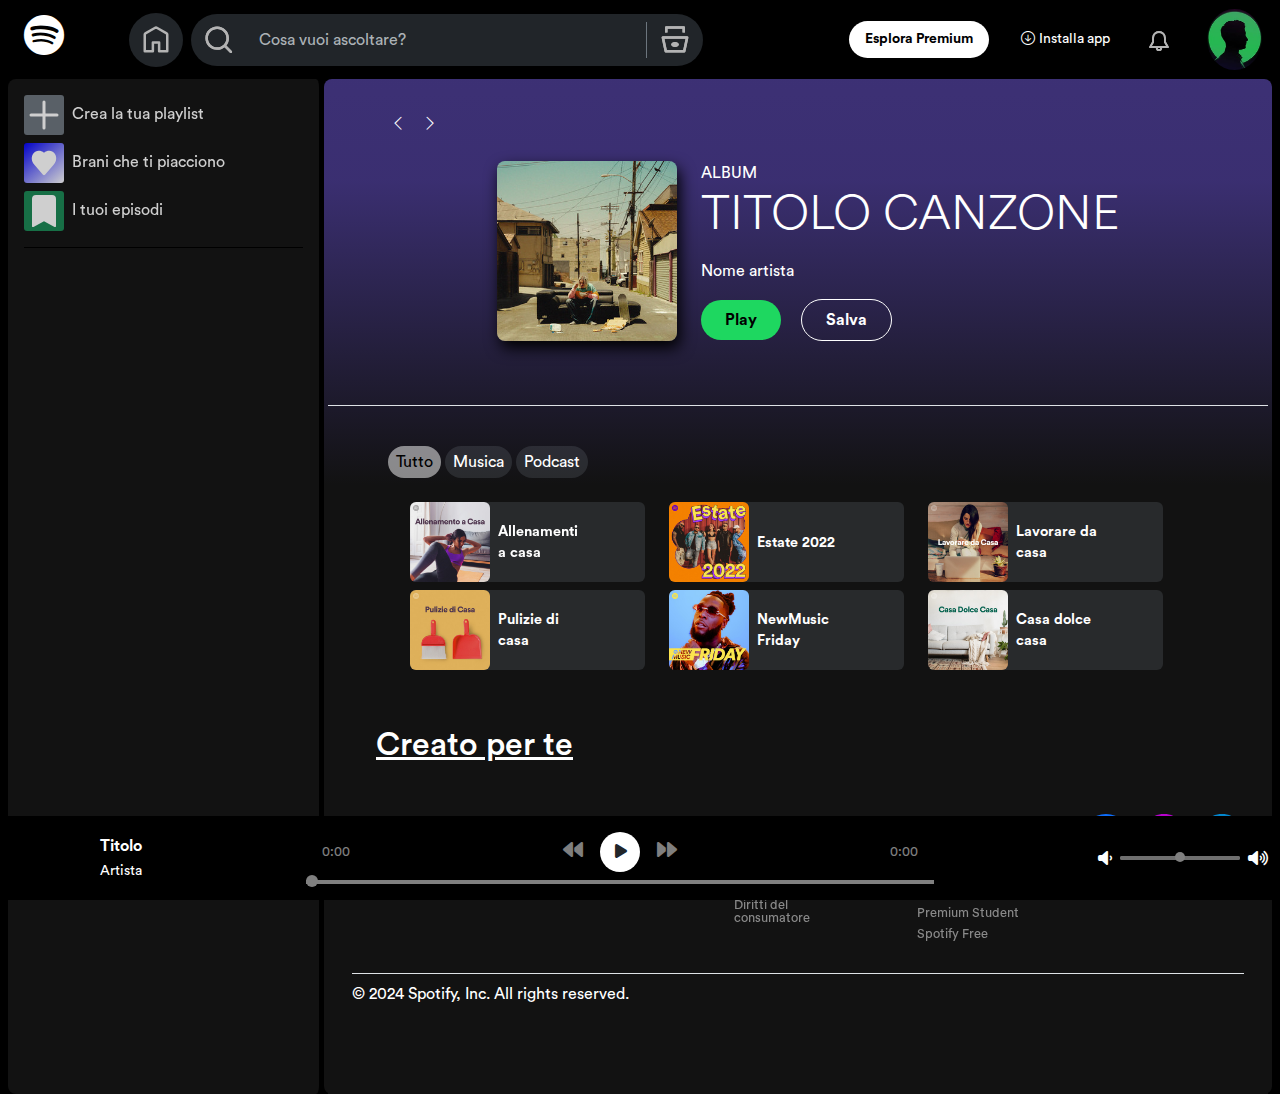
==== Index.html @ 3682a723 "Merge branch 'Francesca' into Camilla" ====
<!DOCTYPE html>
<html lang="It">
  <head>
    <meta charset="UTF-8" />
    <meta name="viewport" content="width=device-width, initial-scale=1.0" />
    <title>Spotify</title>
    <link
      rel="stylesheet"
      href="https://cdnjs.cloudflare.com/ajax/libs/font-awesome/6.6.0/css/all.min.css"
    />
    <link rel="stylesheet" href="assets/css/circular-font.css" />
    <link
      href="https://cdn.jsdelivr.net/npm/bootstrap@5.3.3/dist/css/bootstrap.min.css"
      rel="stylesheet"
      integrity="sha384-QWTKZyjpPEjISv5WaRU9OFeRpok6YctnYmDr5pNlyT2bRjXh0JMhjY6hW+ALEwIH"
      crossorigin="anonymous"
    />
    <link
      rel="stylesheet"
      href="https://cdn.jsdelivr.net/npm/bootstrap-icons@1.11.3/font/bootstrap-icons.min.css"
    />
    <link rel="stylesheet" href="assets/css/style.css" />
  </head>
  <body>
    <header class="position-sticky top-0 z-2">
      <nav class="navbar navbar-expand bg-black" data-bs-theme="dark">
        <div class="container-fluid justify-content-xxl-between">
          <div class="row w-100 m-0 justify-content-between">
            <div class="col-1 col-xxl-3">
              <a class="navbar-brand" href="index.html"
                ><i class="bi bi-spotify text-white fs-1"></i
              ></a>
            </div>
            <div class="d-flex col-7 col-xxl-5">
              <ul class="navbar-nav w-100">
                <li
                  class="nav-item align-self-center bg-dark p-1 rounded-circle me-2"
                >
                  <a
                    class="nav-link text-secondary"
                    aria-current="page"
                    href="index.html"
                    data-bs-toggle="tooltip"
                    data-bs-placement="bottom"
                    data-bs-title="Home"
                  >
                    <svg
                      xmlns="http://www.w3.org/2000/svg"
                      data-encore-id="icon"
                      role="img"
                      aria-hidden="true"
                      viewBox="0 0 24 24"
                      class="Svg-sc-ytk21e-0 bneLcE"
                      style="fill: #b3b3b3; width: 30px"
                    >
                      <path
                        xmlns="http://www.w3.org/2000/svg"
                        d="M12.5 3.247a1 1 0 0 0-1 0L4 7.577V20h4.5v-6a1 1 0 0 1 1-1h5a1 1 0 0 1 1 1v6H20V7.577l-7.5-4.33zm-2-1.732a3 3 0 0 1 3 0l7.5 4.33a2 2 0 0 1 1 1.732V21a1 1 0 0 1-1 1h-6.5a1 1 0 0 1-1-1v-6h-3v6a1 1 0 0 1-1 1H3a1 1 0 0 1-1-1V7.577a2 2 0 0 1 1-1.732l7.5-4.33z"
                      />
                    </svg>
                  </a>
                </li>
                <li class="nav-item align-self-center">
                  <form class="d-flex bg-dark rounded-5 search" role="search" id="navForm">
                    <button
                      class="btn"
                      type="button"
                      data-bs-toggle="tooltip"
                      data-bs-placement="bottom"
                      data-bs-title="Cerca"
                      id="btnCerca"
                    >
                      <svg
                        xmlns="http://www.w3.org/2000/svg"
                        data-encore-id="icon"
                        role="img"
                        aria-hidden="true"
                        viewBox="0 0 24 24"
                        class="Svg-sc-ytk21e-0"
                        style="fill: #b3b3b3; width: 30px"
                      >
                        <path
                          d="M10.533 1.27893C5.35215 1.27893 1.12598 5.41887 1.12598 10.5579C1.12598 15.697 5.35215 19.8369 10.533 19.8369C12.767 19.8369 14.8235 19.0671 16.4402 17.7794L20.7929 22.132C21.1834 22.5226 21.8166 22.5226 22.2071 22.132C22.5976 21.7415 22.5976 21.1083 22.2071 20.7178L17.8634 16.3741C19.1616 14.7849 19.94 12.7634 19.94 10.5579C19.94 5.41887 15.7138 1.27893 10.533 1.27893ZM3.12598 10.5579C3.12598 6.55226 6.42768 3.27893 10.533 3.27893C14.6383 3.27893 17.94 6.55226 17.94 10.5579C17.94 14.5636 14.6383 17.8369 10.533 17.8369C6.42768 17.8369 3.12598 14.5636 3.12598 10.5579Z"
                        />
                        <path
                          xmlns="http://www.w3.org/2000/svg"
                          d="M10.533 1.27893C5.35215 1.27893 1.12598 5.41887 1.12598 10.5579C1.12598 15.697 5.35215 19.8369 10.533 19.8369C12.767 19.8369 14.8235 19.0671 16.4402 17.7794L20.7929 22.132C21.1834 22.5226 21.8166 22.5226 22.2071 22.132C22.5976 21.7415 22.5976 21.1083 22.2071 20.7178L17.8634 16.3741C19.1616 14.7849 19.94 12.7634 19.94 10.5579C19.94 5.41887 15.7138 1.27893 10.533 1.27893ZM3.12598 10.5579C3.12598 6.55226 6.42768 3.27893 10.533 3.27893C14.6383 3.27893 17.94 6.55226 17.94 10.5579C17.94 14.5636 14.6383 17.8369 10.533 17.8369C6.42768 17.8369 3.12598 14.5636 3.12598 10.5579Z"
                        />
                      </svg>
                    </button>
                    <input
                      class="form-control border-0 focus-ring focus-ring-dark border-end border-1 border-secondary rounded-0 my-2 text-white" id="navInput"
                      type="search"
                      placeholder="Cosa vuoi ascoltare?"
                      aria-label="Search"
                    />
                    <button
                      class="btn search d-flex align-items-center justify-content-end"
                      type="submit"
                      data-bs-toggle="tooltip"
                      data-bs-placement="bottom"
                      data-bs-title="Naviga"
                    >
                      <svg
                        xmlns="http://www.w3.org/2000/svg"
                        data-encore-id="icon"
                        role="img"
                        aria-hidden="true"
                        viewBox="0 0 24 24"
                        class="Svg-sc-ytk21e-0 bneLcE"
                        style="fill: #b3b3b3; width: 30px"
                      >
                        <path
                          d="M15 15.5c0 1.105-1.343 2-3 2s-3-.895-3-2 1.343-2 3-2 3 .895 3 2z"
                        />
                        <path
                          d="M1.513 9.37A1 1 0 0 1 2.291 9h19.418a1 1 0 0 1 .979 1.208l-2.339 11a1 1 0 0 1-.978.792H4.63a1 1 0 0 1-.978-.792l-2.339-11a1 1 0 0 1 .201-.837zM3.525 11l1.913 9h13.123l1.913-9H3.525zM4 2a1 1 0 0 1 1-1h14a1 1 0 0 1 1 1v4h-2V3H6v3H4V2z"
                        />
                        <path
                          xmlns="http://www.w3.org/2000/svg"
                          d="M15 15.5c0 1.105-1.343 2-3 2s-3-.895-3-2 1.343-2 3-2 3 .895 3 2z"
                        />
                        <path
                          xmlns="http://www.w3.org/2000/svg"
                          d="M1.513 9.37A1 1 0 0 1 2.291 9h19.418a1 1 0 0 1 .979 1.208l-2.339 11a1 1 0 0 1-.978.792H4.63a1 1 0 0 1-.978-.792l-2.339-11a1 1 0 0 1 .201-.837zM3.525 11l1.913 9h13.123l1.913-9H3.525zM4 2a1 1 0 0 1 1-1h14a1 1 0 0 1 1 1v4h-2V3H6v3H4V2z"
                        />
                      </svg>
                    </button>
                  </form>
                </li>
              </ul>
            </div>
            <div class="d-flex col-4 col-xxl-3 justify-content-end p-0">
              <ul
                class="navbar-nav justify-content-end justify-content-xl-between"
              >
                <li class="nav-item align-self-center d-none d-xl-block">
                  <a
                    class="nav-link btn bg-white text-black rounded-5 fw-bold nav-text px-3 py-2"
                    href="#"
                    >Esplora Premium</a
                  >
                </li>
                <li
                  class="nav-item align-self-center nav-text d-none d-lg-block"
                >
                  <a class="nav-link text-white" aria-disabled="true"
                    ><i class="bi bi-arrow-down-circle pe-1"></i>Installa app</a
                  >
                </li>
                <li class="nav-item align-self-center d-none d-lg-block">
                  <button
                    type="button"
                    class="nav-link text-secondary"
                    aria-disabled="true"
                    data-bs-toggle="tooltip"
                    data-bs-placement="bottom"
                    data-bs-title="Novità"
                  >
                    <svg
                      xmlns="http://www.w3.org/2000/svg"
                      data-encore-id="icon"
                      role="img"
                      aria-hidden="true"
                      viewBox="0 0 16 16"
                      class="Svg-sc-ytk21e-0 dYnaPI"
                      style="fill: #b3b3b3; width: 20px"
                    >
                      <path
                        d="M8 1.5a4 4 0 0 0-4 4v3.27a.75.75 0 0 1-.1.373L2.255 12h11.49L12.1 9.142a.75.75 0 0 1-.1-.374V5.5a4 4 0 0 0-4-4zm-5.5 4a5.5 5.5 0 0 1 11 0v3.067l2.193 3.809a.75.75 0 0 1-.65 1.124H10.5a2.5 2.5 0 0 1-5 0H.957a.75.75 0 0 1-.65-1.124L2.5 8.569V5.5zm4.5 8a1 1 0 1 0 2 0H7z"
                      />
                      <path
                        xmlns="http://www.w3.org/2000/svg"
                        d="M8 1.5a4 4 0 0 0-4 4v3.27a.75.75 0 0 1-.1.373L2.255 12h11.49L12.1 9.142a.75.75 0 0 1-.1-.374V5.5a4 4 0 0 0-4-4zm-5.5 4a5.5 5.5 0 0 1 11 0v3.067l2.193 3.809a.75.75 0 0 1-.65 1.124H10.5a2.5 2.5 0 0 1-5 0H.957a.75.75 0 0 1-.65-1.124L2.5 8.569V5.5zm4.5 8a1 1 0 1 0 2 0H7z"
                      />
                    </svg>
                  </button>
                </li>
                <li class="liGrande rounded-circle d-flex btn-group">
                  <button
                    type="button"
                    class="bg-transparent border-0"
                    data-bs-toggle="dropdown"
                    aria-expanded="false"
                  >
                    <img
                      src="assets/imgs/avatar vero.jpg"
                      alt="avatar"
                      class="w-100 align-self-center rounded-circle avatar"
                    />
                  </button>
                  <ul class="dropdown-menu dropdown-menu-end">
                    <li>
                      <button
                        class="dropdown-item d-flex justify-content-between"
                        type="button"
                      >
                        Account <i class="bi bi-box-arrow-up-right"></i>
                      </button>
                    </li>
                    <li>
                      <button class="dropdown-item" type="button">
                        Profilo
                      </button>
                    </li>
                    <li>
                      <button
                        class="dropdown-item d-flex justify-content-between"
                        type="button"
                      >
                        Effettua l'upgrade a premium<i
                          class="bi bi-box-arrow-up-right ms-3"
                        ></i>
                      </button>
                    </li>
                    <li>
                      <button class="dropdown-item" type="button">
                        Impostazioni
                      </button>
                    </li>
                    <li><hr class="dropdown-divider" /></li>
                    <li><a class="dropdown-item" href="#">Esci</a></li>
                  </ul>
                </li>
              </ul>
            </div>
          </div>
        </div>
      </nav>
    </header>

    <div class="container-fluid">
      <div class="row g-2">
        <div
          class="col-md-3 p-0 backgroundMain rounded-3 border-end border-5 border-black"
        >
          <!--QUI CI VA L'ASIDE-->
          <aside class="p-3 stickyAside">
            <div class="border-bottom border-black">
              <ul class="list-unstyled text-white row">
                <li class="asideItem mb-2 col-12">
                  <a class="nav-link" href="javascript:void(0)">
                    <svg
                      data-encore-id="icon"
                      role="img"
                      width="40px"
                      height="40px"
                      aria-hidden="true"
                      viewBox="0 0 16 16"
                      class="bg-secondary p-1 me-1"
                      fill="currentColor"
                      style="border-radius: 3px"
                    >
                      <path
                        d="M15.25 8a.75.75 0 0 1-.75.75H8.75v5.75a.75.75 0 0 1-1.5 0V8.75H1.5a.75.75 0 0 1 0-1.5h5.75V1.5a.75.75 0 0 1 1.5 0v5.75h5.75a.75.75 0 0 1 .75.75z"
                      ></path>
                    </svg>
                    <span>Crea la tua playlist</span>
                  </a>
                </li>
                <li class="asideItem mb-2 col-12">
                  <a class="nav-link" href="javascript:void(0)">
                    <svg
                      class="w-6 h-6 text-gray-800 dark:text-white me-1"
                      style="border-radius: 3px"
                      aria-hidden="true"
                      xmlns="http://www.w3.org/2000/svg"
                      width="40px"
                      height="40px"
                      fill="white"
                      viewBox="0 0 24 24"
                    >
                      <path
                        d="m12.75 20.66 6.184-7.098c2.677-2.884 2.559-6.506.754-8.705-.898-1.095-2.206-1.816-3.72-1.855-1.293-.034-2.652.43-3.963 1.442-1.315-1.012-2.678-1.476-3.973-1.442-1.515.04-2.825.76-3.724 1.855-1.806 2.201-1.915 5.823.772 8.706l6.183 7.097c.19.216.46.34.743.34a.985.985 0 0 0 .743-.34Z"
                      />
                    </svg>
                    <span>Brani che ti piacciono</span>
                  </a>
                </li>
                <li class="asideItem col-12">
                  <a class="nav-link" href="javascript:void(0)">
                    <svg
                      width="40px"
                      height="40px"
                      fill="currentColor"
                      class="bg-success p-1 me-1"
                      viewBox="0 0 16 16"
                      style="border-radius: 3px"
                    >
                      <path
                        d="M2 2v13.5a.5.5 0 0 0 .74.439L8 13.069l5.26 2.87A.5.5 0 0 0 14 15.5V2a2 2 0 0 0-2-2H4a2 2 0 0 0-2 2"
                      />
                    </svg>
                    <span>I tuoi episodi</span>
                  </a>
                </li>
              </ul>
            </div>
            <ul id="listaRicerca" class="text-white fs-5 my-3 px-3 list-unstyled">
              <!-- STAMPA RICERCA -->
            </ul>
          </aside>
        </div>
        <!--COMINCIA MAIN-->
        <main class="col-md-9 gradientViolet text-white rounded-3 g-2 ms-0">
          <div class=" m-0 p-0 rounded-1">
            <div class="m-2">
              <button
                class="rounded-circle border-0 bg-transparent text-white mt-4 ms-5"
                id="btnBack"
              >
                <i class="bi bi-chevron-left"></i>
              </button>
              <button
                class="rounded-circle border-0 bg-transparent text-white"
                id="btnForward"
              >
                <i class="bi bi-chevron-right"></i>
              </button>
            </div>

            <div class="container border-bottom border-white-50 pb-5" id="divSongHome">
              <div class="row justify-content-start">
                <div class="col-2">
                  <!--Vuota-->
                </div>
                <div class="col-3 col-lg-3 col-xl-2 my-3 ">
                  <!--inserire qui la canzone random -->
                  <img
                    src="assets/imgs/main/image-12.jpg"
                    class="rounded-3 imgShadow "
                    alt="..."
                    width="180"
                    id="coverRandom"
                  />
                </div>
                <div class="col-7 col-lg-6 col-xl-6 ms-5">
                  <p class="mt-3 mb-0" id="albumRandom">ALBUM</p>
                  <p class="display-5" id="titoloRandom">TITOLO CANZONE</p>
                  <p id="artistaRandom">Nome artista</p>
                  <button
                    type="button"
                    class="greenSpotify fw-bold border-0 rounded-5 px-4 py-2 me-3 mb-2"
                    id="btnPlayRandom"
                  >
                    Play
                  </button>
                  <button
                    type="button"
                    class="rounded-5 fw-bold bg-transparent border border-white text-white px-4 py-2 me-5 mb-2"
                  >
                    Salva
                  </button>
                </div>
              </div>
            </div>
          </div>
          <section class="container pt-4 mb-5">
            <!--Qui sezione musica playlist-->
            <div class="my-3 mx-5">
              <button
                type="button"
                class="rounded-5 bg-white bg-opacity-50 border-0 text-black px-2 py-1"
              >
                Tutto
              </button>
              <button
                type="button"
                class="rounded-5 border-0 bg-secondary bg-opacity-25 text-white px-2 py-1"
              >
                Musica
              </button>
              <button
                type="button"
                class="rounded-5 border-0 t bg-secondary bg-opacity-25 text-white px-2 py-1 me-5"
              >
                Podcast
              </button>
            </div>

            <div class="row flex-lg-nowrap justify-content-center fw-bold">
              <div class="col-8 col-lg-5 col-xl-3 p-0 me-4">
                <div
                  class="d-flex align-items-center bg-secondary bg-opacity-25 border-0 my-2 pe-5 album-grow rounded-2"
                >
                  <div>
                    <img
                      src="assets/imgs/main/image-14.jpg"
                      alt="..."
                      width="80"
                      class="rounded-2"
                    />
                  </div>
                  <div class="px-2 pt-3 position-relative">
                    <p class="fontPlaylists">Allenamenti a casa</p>
                  </div>
                </div>
                <div
                  class="d-flex align-items-center bg-secondary bg-opacity-25 border-0 my-2 pe-5 album-grow rounded-2"
                >
                  <div>
                    <img
                      src="assets/imgs/main/image-13.jpg"
                      alt="..."
                      width="80"
                      class="rounded-2"
                    />
                  </div>
                  <div class="px-2 pt-3">
                    <p class="fontPlaylists">Pulizie di casa</p>
                  </div>
                </div>
              </div>
              <div class="col-8 col-lg-5 col-xl-3 p-0 me-4">
                <div
                  class="d-flex align-items-center bg-secondary bg-opacity-25 border-0 my-2 pe-5 album-grow rounded-2"
                >
                  <div>
                    <img
                      src="assets/imgs/main/image-18.jpg"
                      alt="..."
                      width="80"
                      class="rounded-2"
                    />
                  </div>
                  <div class="px-2 pt-3">
                    <p class="fontPlaylists">Estate 2022</p>
                  </div>
                </div>
                <div
                  class="d-flex align-items-center bg-secondary bg-opacity-25 border-0 my-2 pe-5 album-grow rounded-2"
                >
                  <div>
                    <img
                      src="assets/imgs/main/image-17.jpg"
                      alt="..."
                      width="80"
                      class="rounded-2"
                    />
                  </div>
                  <div class="px-2 pt-3">
                    <p class="fontPlaylists">NewMusic Friday</p>
                  </div>
                </div>
              </div>
              <div class="col-8 d-lg-none d-xl-grid col-xl-3 p-0 me-4">
                <div
                  class="d-flex align-items-center bg-secondary bg-opacity-25 border-0 my-2 pe-5 album-grow rounded-2"
                >
                  <div>
                    <img
                      src="assets/imgs/main/image-16.jpg"
                      alt="..."
                      width="80"
                      class="rounded-2"
                    />
                  </div>
                  <div class="px-2 pt-3">
                    <p class="fontPlaylists">Lavorare da casa</p>
                  </div>
                </div>
                <div
                  class="d-flex align-items-center bg-secondary bg-opacity-25 border-0 mb-2 pe-5 album-grow rounded-2"
                >
                  <div>
                    <img
                      src="assets/imgs/main/image-15.jpg"
                      alt="..."
                      width="80"
                      class="rounded-2"
                    />
                  </div>
                  <div class="px-2 pt-3">
                    <p class="fontPlaylists">Casa dolce casa</p>
                  </div>
                </div>
              </div>
            </div>
          </section>

          <section class="mx-5">
            <!--sezione album-->
            <div class="my-4">
              <h2><a href="#" class="text-white">Creato per te</a></h2>
            </div>
            <div class="container">
              <div class="row justify-content-evenly" id="row">
                <!--Qui vanno inserite le "card" dal JS-->
              </div>
            </div>
          </section>
          <footer
            class="container-fluid text-white backgroundMain d-flex justify-content-center mt-4"
          >
            <div class="row w-100 justify-content-xl-around">
              <div class="col-3 col-xl-2 d-flex flex-column">
                <h5 class="font-weight-bold">Azienda</h5>
                <ul class="nav flex-column">
                  <li class="nav-item mb-2">
                    <a href="#" class="nav-link p-0 text-white">Chi siamo</a>
                  </li>
                  <li class="nav-item mb-2">
                    <a href="#" class="nav-link p-0 text-white"
                      >Opportunità di lavoro</a
                    >
                  </li>
                  <li class="nav-item mb-2">
                    <a href="#" class="nav-link p-0 text-white"
                      >For the record</a
                    >
                  </li>
                </ul>
              </div>
              <div class="col-3 col-xl-2 d-flex flex-column">
                <h5 class="font-weight-bold">Community</h5>
                <ul class="nav flex-column">
                  <li class="nav-item mb-2">
                    <a href="#" class="nav-link p-0 text-white">Per artisti</a>
                  </li>
                  <li class="nav-item mb-2">
                    <a href="#" class="nav-link p-0 text-white">Sviluppatori</a>
                  </li>
                  <li class="nav-item mb-2">
                    <a href="#" class="nav-link p-0 text-white">Pubblicità</a>
                  </li>
                </ul>
              </div>

              <div class="col-3 col-xl-2 d-flex flex-column">
                <h5 class="font-weight-bold">Link utili</h5>
                <ul class="nav flex-column">
                  <li class="nav-item mb-2">
                    <a href="#" class="nav-link p-0 text-white">Assistenza</a>
                  </li>
                  <li class="nav-item mb-2">
                    <a href="#" class="nav-link p-0 text-white"
                      >App per cellulare gratuita</a
                    >
                  </li>
                  <li class="nav-item mb-2">
                    <a href="#" class="nav-link p-0 text-white"
                      >Diritti del consumatore</a
                    >
                  </li>
                </ul>
              </div>
              <div class="col-3 col-xl-2 d-flex flex-column">
                <h5 class="font-weight-bold">Piani Spotify</h5>
                <ul class="nav flex-column">
                  <li class="nav-item mb-2">
                    <a href="#" class="nav-link p-0 text-white"
                      >Premium Individual</a
                    >
                  </li>
                  <li class="nav-item mb-2">
                    <a href="#" class="nav-link p-0 text-white">Premium Duo</a>
                  </li>
                  <li class="nav-item mb-2">
                    <a href="#" class="nav-link p-0 text-white"
                      >Premium Family</a
                    >
                  </li>
                  <li class="nav-item mb-2">
                    <a href="#" class="nav-link p-0 text-white"
                      >Premium Student</a
                    >
                  </li>
                  <li class="nav-item mb-2">
                    <a href="#" class="nav-link p-0 text-white">Spotify Free</a>
                  </li>
                </ul>
              </div>
              <div class="col-12 col-xl-2">
                <!-- Section: Social media -->
                <section class="d-flex justify-content-center">
                  <!-- Facebook -->
                  <a
                    class="btn btn-floating p-0 mx-1"
                    href="https://www.facebook.com/Spotify/"
                    role="button"
                    target="_blank"
                  >
                    <img
                      class="bg-primary rounded-circle"
                      src="assets/img/icons8-facebook-nuovo.svg"
                      alt=""
                  /></a>
                  <!-- Instagram -->
                  <a
                    class="btn btn-floating p-0 mx-1"
                    href="https://www.instagram.com/spotify/"
                    role="button"
                    target="_blank"
                    ><img src="assets/img/icons8-instagram (1).svg" alt=""
                  /></a>

                  <!-- Linkedin -->
                  <a
                    class="btn btn-floating p-0 mx-1"
                    href="https://it.linkedin.com/company/spotify"
                    role="button"
                    target="_blank"
                    ><img src="assets/img/icons8-linkedin.svg" alt=""
                  /></a>
                </section>
              </div>
              <div class="container my-3">
                <footer class="backgroundMain text-end text-white mb-5">
                  <div
                    class="d-flex flex-column flex-sm-row justify-content-between py-2 my-2 border-top"
                  >
                    <p>&copy; 2024 Spotify, Inc. All rights reserved.</p>
                  </div>
                </footer>
              </div>
            </div>
          </footer>
        </main>
      </div>
    </div>

    <section>
      <div class="bg-black text-white fixed-bottom py-2">
        <div
          class="container-fluid d-flex justify-content-between align-items-center"
        >
          <!-- Informazioni brano -->
          <div class="d-flex align-items-center">
            <div class="playerImg me-2">
              <img src="" alt="" class="w-100 rounded-3" id="playerImg" />
            </div>
            <div>
              <p class="mb-0" id="song-title">Titolo</p>
              <small id="artist-name">Artista</small>
            </div>
          </div>

          <!-- Bottoni Player -->
          <div class="d-flex flex-column w-50 mt-2 mx-auto">
            <div
              class="d-flex justify-content-between align-items-center w-100 px-3"
            >
              <span id="current-time">0:00</span>
              <div class="d-flex align-items-center">
                <button
                  class="btn text-white-50 btn-sm btn-previous"
                  id="playerBtnBack"
                >
                  <i class="fas fa-backward fs-5"></i>
                </button>
                <button
                  class="btn bg-white text-dark rounded-circle btn-play mx-2"
                >
                  <i class="fas fa-play"></i>
                </button>
                <button
                  class="btn text-white-50 btn-sm btn-next"
                  id="playerBtnForward"
                >
                  <i class="fas fa-forward fs-5"></i>
                </button>
              </div>
              <span id="total-time">0:00</span>
            </div>
            <input
              type="range"
              class="my-2"
              id="progress-bar"
              min="0"
              value="0"
              max="100"
              style="width: 100%"
            />
          </div>

          <!-- Controllo Volume -->
          <div class="d-flex align-items-center" id="volume">
            <i class="fas fa-volume-down text-white me-2"></i>
            <input
              type="range"
              class="form-range"
              id="volume-control"
              min="0"
              max="100"
            />
            <i class="fas fa-volume-up text-white ms-2"></i>
          </div>
        </div>

        <!-- Barra di avanzamento temporale -->
      </div>
    </section>

    <script
      src="https://cdn.jsdelivr.net/npm/bootstrap@5.3.3/dist/js/bootstrap.bundle.min.js"
      integrity="sha384-YvpcrYf0tY3lHB60NNkmXc5s9fDVZLESaAA55NDzOxhy9GkcIdslK1eN7N6jIeHz"
      crossorigin="anonymous"
    ></script>
    <script src="assets/js/script.js"></script>
  </body>
</html>
---- assets/css/circular-font.css ----
@font-face {
  font-family: "Circular";
  src: url(../fonts/CircularStd-Light.otf);
  font-weight: 300;
  font-style: normal;
}
@font-face {
  font-family: "Circular";
  src: url(../fonts/CircularStd-LightItalic.otf);
  font-weight: 300;
  font-style: italic;
}
@font-face {
  font-family: "Circular";
  src: url(../fonts/CircularStd-Book.otf);
  font-weight: 400;
  font-style: normal;
}
@font-face {
  font-family: "Circular";
  src: url(../fonts/CircularStd-BookItalic.otf);
  font-weight: 400;
  font-style: italic;
}
@font-face {
  font-family: "Circular";
  src: url(../fonts/CircularStd-Medium.otf);
  font-weight: 500;
  font-style: normal;
}
@font-face {
  font-family: "Circular";
  src: url(../fonts/CircularStd-MediumItalic.otf);
  font-weight: 500;
  font-style: italic;
}
@font-face {
  font-family: "Circular";
  src: url(../fonts/CircularStd-MediumItalic.otf);
  font-weight: 500;
  font-style: italic;
}
@font-face {
  font-family: "Circular";
  src: url(../fonts/CircularStd-Bold.otf);
  font-weight: 700;
  font-style: normal;
}
@font-face {
  font-family: "Circular";
  src: url(../fonts/CircularStd-BoldItalic.otf);
  font-weight: 700;
  font-style: italic;
}
@font-face {
  font-family: "Circular";
  src: url(../fonts/CircularStd-Black.otf);
  font-weight: 900;
  font-style: normal;
}
@font-face {
  font-family: "Circular";
  src: url(../fonts/CircularStd-BlackItalic.otf);
  font-weight: 900;
  font-style: italic;
}
---- assets/css/style.css ----
* {
  box-sizing: border-box;
  font-style: normal;
}

html,
body {
  font-family: "Circular", "Helvetica Neue", Helvetica, Arial;
  background-color: black;
}

.search {
  font-size: 20px;
}

.form-control {
  background-color: transparent !important;
  width: 25em;
}

@media screen and (max-width: 768px) {
  .search {
    width: 20em !important;
  }
  svg {
    width: 20px !important;
  }
  form input {
    padding-right: 8em !important;
  }

  .liGrande {
    width: 25% !important;
  }
  .bi-spotify {
    font-size: 2em !important;
  }
}

.dropdown-menu {
  font-size: small !important;
}

/* TODO: controllare perchè non va
.search:focus {
    border-color: white !important;
} */

.nav-text {
  font-size: 14px !important;
}

.big-image,
.big-li {
  width: 2% !important;
}

.liGrande {
  width: 16%;
}

.dropdown-item:hover {
  background-color: #3e3d3d !important;
}

.asideItem {
  opacity: 0.8;
  transition: opacity 0.3s, transform 0.3s;
}

.asideItem:hover {
  opacity: 1;
  transform: scale(1.001);
}

.w-6 {
  background: linear-gradient(139deg, #0000f9, #ffffff);
  padding: 3.7px;
}

@media screen and (max-width: 992px) {
  aside ul li svg {
    width: 30px;
    height: 30px;
  }
}

@media screen and (max-width: 768px) {
  aside ul li svg {
    width: 20px;
    height: 20px;
  }
}

@media screen and (max-width: 576px) {
  aside ul li svg {
    width: 40px !important;
    height: 40px !important;
  }
}

.backgroundMain {
  background-color: #121212;
}

.greenSpotify {
  background-color: #1ed760;
}

.gradientHero {
  background: #121212;
  background: linear-gradient(
    25deg,
    rgba(0, 0, 0, 1) 0%,
    rgba(0, 0, 0, 1) 46%,
    rgba(255, 255, 255, 0) 97%
  );
}

.gradientViolet {
  background-color: #121212;
  background: rgb(120, 96, 232);
  background: linear-gradient(
    180deg,
    rgba(120, 96, 232, 0.5019257703081232) 0%,
    rgba(120, 96, 232, 0.48792016806722693) 10%, 
    rgba(18, 18, 18) 40%
  );
}

.fontPlaylists {
  font-size: 0.9em !important;
}

#song-title {
  font-weight: bold;
}

#volume-control {
  width: 120px;
}

#playlist {
  display: inline-block;
  background-color: #282828;
  color: #fff;
  text-align: center;
  border-radius: 10px;
  overflow: hidden;
  transition: transform 0.3s;
}

#playlist:hover #btnGreenPlay {
  display: block;
  animation: slideUp 0.3s forwards;
}

#btnGreenPlay {
  height: 55px;
  display: none;
  background-color: #1db954;
  color: white;
  font-size: 24px;
  text-align: center;
  cursor: pointer;
  transition: background-color 0.3s, transform 0.3s;
}

#btnGreenPlay:hover {
  background-color: #1ed760;
  transform: scale(1.1);
}

.playlist:hover {
  transform: scale(1.05);
}

@keyframes slideUp {
  from {
    top: 100%;
    opacity: 0;
  }
  to {
    top: 70%;
    opacity: 1;
  }
}

.album-grow:hover {
  transform: scaleX(1.1) scaleY(1.1);
  cursor: pointer;
}

footer ul li {
  font-size: 0.8em !important;
  line-height: 1 !important;
  opacity: 50% !important;
}

@media screen and (max-width: 1200px) {
  footer section img {
    width: 120%;
  }
}

@media screen and (max-width: 992px) {
  footer section img {
    width: 90%;
  }
}

@media screen and (max-width: 768px) {
  footer h5 {
    font-size: 1em;
  }
}

.btn-play {
  width: 40px;
  height: 40px;
  font-size: 1em !important;
  text-align: center !important;
  padding-left: 14px;
}

.fa-pause {
  padding-right: 2px;
}

#playerBtnBack:hover,
#playerBtnForward:hover {
  color: white !important;
  opacity: 100% !important;
  transform: scaleX(1.1) scaleY(1.1);
}

#progress-bar {
  -webkit-appearance: none; /* Rimuove lo stile predefinito nei browser WebKit */
  appearance: none;
  height: 4px; /* Altezza del cursore */
  background-color: white;
  opacity: 50%;
}

#progress-bar::-webkit-slider-runnable-track {
  -webkit-appearance: none; /* Rimuove lo stile predefinito nei browser WebKit */
  appearance: none;
  height: 4px; /* Altezza della barra */
}

#progress-bar::-webkit-slider-thumb {
  -webkit-appearance: none; /* Rimuove lo stile predefinito nei browser WebKit */
  appearance: none;
  width: 12px; /* Dimensione del cursore */
  height: 12px;
  margin-top: -5px; /* Centra il cursore rispetto alla barra */
  background-color: white;
  border-radius: 50%;
}

#current-time,
#total-time {
  font-size: small;
  opacity: 50%;
}

#volume-control {
  -webkit-appearance: none; /* Rimuove lo stile predefinito su WebKit */
  appearance: none; /* Rimuove lo stile predefinito */
  height: 4px; /* Altezza della barra */
  background: #ddd; /* Colore della barra */
  border-radius: 2px; /* Angoli arrotondati */
  outline: none; /* Rimuove il contorno */
  opacity: 50%;
}


#volume-control::-webkit-slider-runnable-track {
  height: 4px; /* Altezza della barra */
  background: #ddd; /* Colore della barra */
  border-radius: 2px;
}

#volume-control::-webkit-slider-thumb {
  -webkit-appearance: none; /* Permette di personalizzare il cursore */
  appearance: none;
  width: 10px; /* Larghezza del cursore */
  height: 10px; /* Altezza del cursore */
  background-color: white; /* Colore del cursore */
  border-radius: 50%; /* Forma circolare */
  cursor: pointer;
  margin-top: -4px; /* Centra il cursore verticalmente */
}

@media screen and (max-width: 576px) {
  #volume-control {
   width: 50px !important;
  }
  #volume i {
   font-size: smaller;
  }

  #volume-control::-webkit-slider-thumb {
    width: 7px;
    height: 7px;
    margin-top: -2px;
  }
 }

 .contenitoreImg {
  height: 400px;
} 

.contenitoreImg img {
  top: -65%;
}

@media screen and (max-width: 768px) {
  .contenitoreImg img {
    top: -35%;
  }
  
}

.btnCiccio:hover {
  background-color: #3be476;
  transform: scaleX(1.05) scaleY(1.05);
}

.btnSegui:hover {
  border-color: white !important;
  transform: scaleX(1.05) scaleY(1.05) !important;
}

.logoColorato {
  color: #1ed760;
  font-size: 1.7em !important;
}

.linkColorato:hover,
.playMusicHover:hover {
  color: white !important;
  text-decoration: underline !important;
  cursor: pointer;
}

.contenitoreImgAlbum {
  width: 35px;
  height: 35px;
  margin-right: 10px;
}

.bi-plus-circle:hover {
  color: white !important;
}

.elenco:hover {
  color: white !important;
}

.clock {
  margin-right: 4em !important;
}

.playerImg {
  width: 80px !important;
}

.lineaColorata {
  color: #fff;
  border-radius: 5px;
  transition: background-color 0.3s, transform 0.3s;
  cursor: pointer;
}

.lineaColorata:hover {
  background-color: #333;
}

.lineaGialla:hover{
  border-radius: 7px;
  background-color: #fae4a4b4;
}

ol li::marker {
  content: "" counter(list-item) "";
  font-weight: 200;
  font-size: 110%;
  color: #ffffff8f;
}

.bi-heart-fill {
  color: #1ed760;
}

#row2 {
  overflow: auto;
}

#row2::-webkit-scrollbar {
height: 8px;
}
#row2::-webkit-scrollbar-track {
  background-color: transparent;
  width: 10px;
}
#row2::-webkit-scrollbar-thumb {
  background-repeat: no-repeat, no-repeat;
  background-color: #898989;
  border-radius: 50px;
}

#row2::-webkit-scrollbar-thumb:hover {
  background-repeat: no-repeat, no-repeat;
  background-color: white;
  border-radius: 50px;
}

#nomeArtista, .shadowText {
  text-shadow: 2px 2px 4px black;
  
}

.imgShadow{
  box-shadow: 3px 7px 15px 0px black;
}

.backgroundArtist{
  background: rgb(255,229,156);
  background: linear-gradient(180deg, rgba(255,229,156,1) 10%, rgba(255,223,124,1) 20%, rgba(255,218,111,1) 31%, rgba(18, 18, 18) 70%);
}


#ascoltatoriMensili, #verificato {
  text-shadow: 1px 1px 2px black !important;
}

#ol {
  overflow: hidden;
  max-height: 520px;  
  transition: max-height 0.5s ease; 
}

.stickyAside, .stickyAlbum {
  position: sticky !important;
  top: 75px !important;
}

.stickyGiallo{
  background: #FFDB71;
  background: linear-gradient(180deg, #FFDB71  ,#E8C766);
}

.mainMagenta{
  background: rgb(207,32,82);
background: linear-gradient(180deg, rgba(207,32,82) 0%, rgba(18,18,18) 50%);
}

.stickyMagenta{
  background: rgb(207,32,82);
background: linear-gradient(180deg, #9F1C42,#7A1935);
}

.titoloScroll {
  font-size: xx-large;
  text-align: start;
}

@media screen and (max-width: 1200px) {
  .titoloScroll {
    font-size: x-large;
  }
}

@media screen and (max-width: 992px) {
  .titoloScroll {
    font-size: larger;
  }
.stickyAlbum {
  top: 67px !important;
}
  
}

@media screen and (max-width: 768px) {
  .titoloScroll {
    font-size: large;
  }
  .stickyAlbum {
    top: 75px !important;
  }
}

@media screen and (max-width: 576px) {
  .titoloScroll {
    font-size: medium;
  }
  .stickyAside {
    position: sticky !important;
    top: 20px !important;
  }
  
}

.titoloScroll {
  opacity: 0.5; /* Inizialmente invisibile */
  transition: opacity 0.5s ease-in-out; /* Transizione fluida */
}

.text-transition .titoloScroll {
  opacity: 1; /* Mostra il testo con transizione */
}
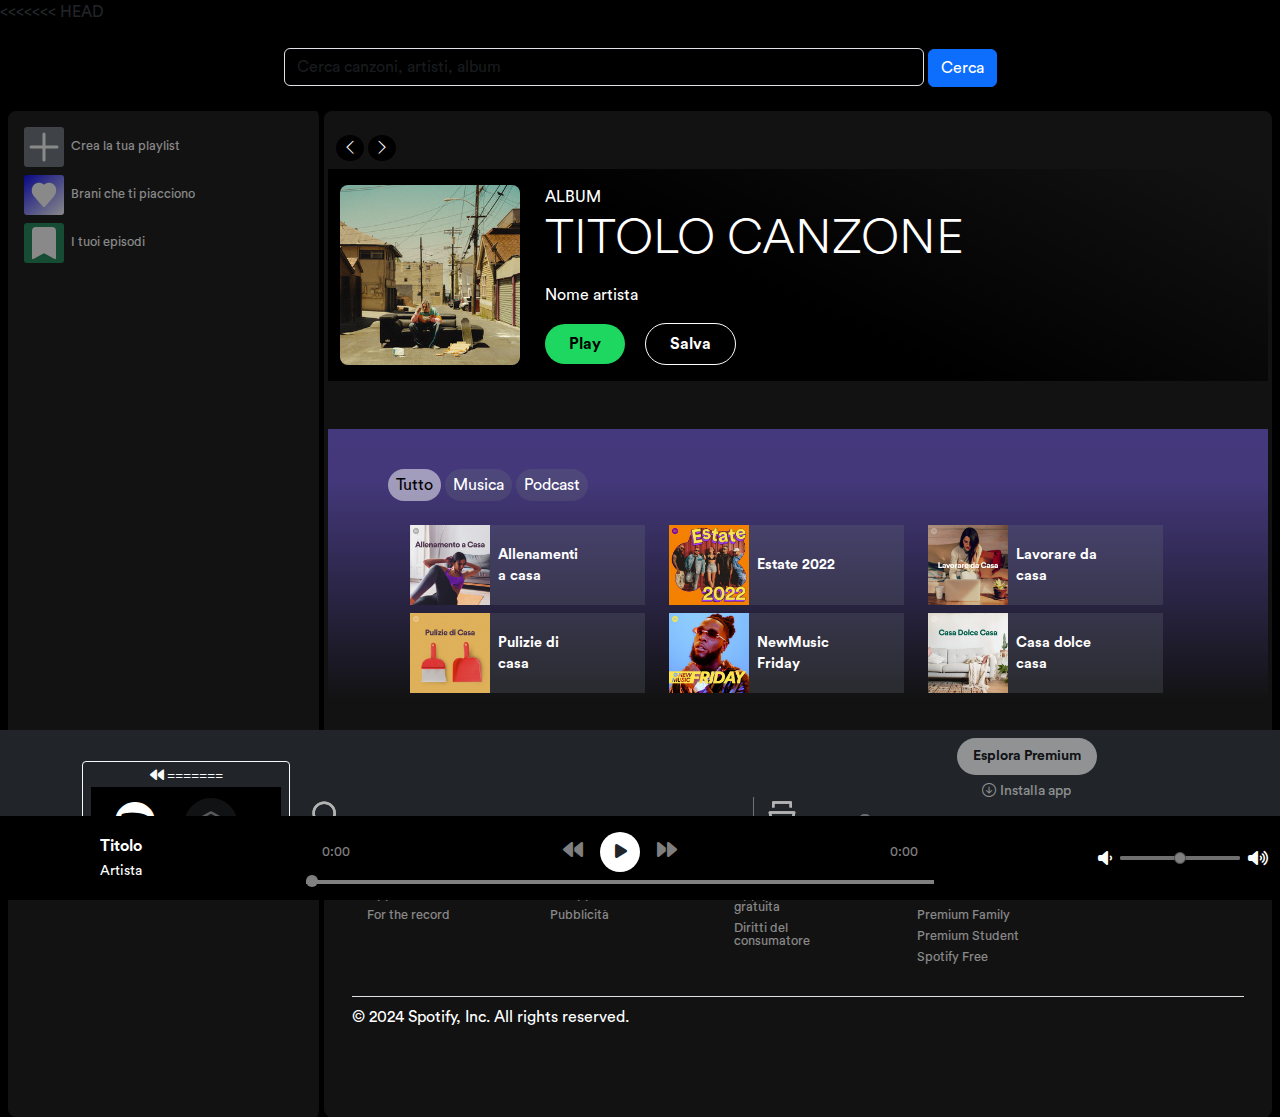
==== commit fe8a01f1: "searchbar" ====
--- a/Index.html
+++ b/Index.html
@@ -8,6 +8,32 @@
       rel="stylesheet"
       href="https://cdnjs.cloudflare.com/ajax/libs/font-awesome/6.6.0/css/all.min.css"
     />
+<<<<<<< HEAD
+    <link href="https://cdn.jsdelivr.net/npm/bootstrap@5.3.3/dist/css/bootstrap.min.css" rel="stylesheet" integrity="sha384-QWTKZyjpPEjISv5WaRU9OFeRpok6YctnYmDr5pNlyT2bRjXh0JMhjY6hW+ALEwIH" crossorigin="anonymous">
+    <link rel="stylesheet" href="./assets/css/style.css" />
+  </head>
+  <body>
+    <main>
+      <!--searchbar--> 
+      <div class="search-bar-container text-center my-4">
+        <input
+          type="text"
+          id="search-input"
+          class="form-control w-50 d-inline"
+          placeholder="Cerca canzoni, artisti, album"
+        />
+        <button class="btn btn-primary" id="search-button">Cerca</button>
+      </div>
+      <div id="search-results" class="container my-4"></div>
+      
+        <footer>
+            <div class="bg-dark text-white fixed-bottom py-2">
+              <div class="container d-flex justify-content-between align-items-center">
+                <!-- Controlli Musica -->
+                <div class="d-flex align-items-center">
+                  <button class="btn btn-outline-light btn-sm me-2 btn-previous">
+                    <i class="fas fa-backward"></i>
+=======
     <link rel="stylesheet" href="assets/css/circular-font.css" />
     <link
       href="https://cdn.jsdelivr.net/npm/bootstrap@5.3.3/dist/css/bootstrap.min.css"
@@ -22,7 +48,7 @@
     <link rel="stylesheet" href="assets/css/style.css" />
   </head>
   <body>
-    <header class="position-sticky top-0 z-2">
+    <header>
       <nav class="navbar navbar-expand bg-black" data-bs-theme="dark">
         <div class="container-fluid justify-content-xxl-between">
           <div class="row w-100 m-0 justify-content-between">
@@ -61,14 +87,13 @@
                   </a>
                 </li>
                 <li class="nav-item align-self-center">
-                  <form class="d-flex bg-dark rounded-5 search" role="search" id="navForm">
+                  <form class="d-flex bg-dark rounded-5 search" role="search">
                     <button
                       class="btn"
                       type="button"
                       data-bs-toggle="tooltip"
                       data-bs-placement="bottom"
                       data-bs-title="Cerca"
-                      id="btnCerca"
                     >
                       <svg
                         xmlns="http://www.w3.org/2000/svg"
@@ -89,7 +114,7 @@
                       </svg>
                     </button>
                     <input
-                      class="form-control border-0 focus-ring focus-ring-dark border-end border-1 border-secondary rounded-0 my-2 text-white" id="navInput"
+                      class="form-control border-0 focus-ring focus-ring-dark border-end border-1 border-secondary rounded-0 my-2 text-white"
                       type="search"
                       placeholder="Cosa vuoi ascoltare?"
                       aria-label="Search"
@@ -174,6 +199,7 @@
                         d="M8 1.5a4 4 0 0 0-4 4v3.27a.75.75 0 0 1-.1.373L2.255 12h11.49L12.1 9.142a.75.75 0 0 1-.1-.374V5.5a4 4 0 0 0-4-4zm-5.5 4a5.5 5.5 0 0 1 11 0v3.067l2.193 3.809a.75.75 0 0 1-.65 1.124H10.5a2.5 2.5 0 0 1-5 0H.957a.75.75 0 0 1-.65-1.124L2.5 8.569V5.5zm4.5 8a1 1 0 1 0 2 0H7z"
                       />
                     </svg>
+>>>>>>> a7ab2d1c94afc830ee1db361ce595483dc402743
                   </button>
                 </li>
                 <li class="liGrande rounded-circle d-flex btn-group">
@@ -235,8 +261,8 @@
           class="col-md-3 p-0 backgroundMain rounded-3 border-end border-5 border-black"
         >
           <!--QUI CI VA L'ASIDE-->
-          <aside class="p-3 stickyAside">
-            <div class="border-bottom border-black">
+          <aside class="p-3">
+            <div>
               <ul class="list-unstyled text-white row">
                 <li class="asideItem mb-2 col-12">
                   <a class="nav-link" href="javascript:void(0)">
@@ -296,66 +322,59 @@
                 </li>
               </ul>
             </div>
-            <ul id="listaRicerca" class="text-white fs-5 my-3 px-3 list-unstyled">
-              <!-- STAMPA RICERCA -->
-            </ul>
           </aside>
         </div>
         <!--COMINCIA MAIN-->
-        <main class="col-md-9 gradientViolet text-white rounded-3 g-2 ms-0">
-          <div class=" m-0 p-0 rounded-1">
-            <div class="m-2">
-              <button
-                class="rounded-circle border-0 bg-transparent text-white mt-4 ms-5"
-                id="btnBack"
-              >
-                <i class="bi bi-chevron-left"></i>
-              </button>
-              <button
-                class="rounded-circle border-0 bg-transparent text-white"
-                id="btnForward"
-              >
-                <i class="bi bi-chevron-right"></i>
-              </button>
-            </div>
-
-            <div class="container border-bottom border-white-50 pb-5" id="divSongHome">
-              <div class="row justify-content-start">
-                <div class="col-2">
-                  <!--Vuota-->
-                </div>
-                <div class="col-3 col-lg-3 col-xl-2 my-3 ">
-                  <!--inserire qui la canzone random -->
-                  <img
-                    src="assets/imgs/main/image-12.jpg"
-                    class="rounded-3 imgShadow "
-                    alt="..."
-                    width="180"
-                    id="coverRandom"
-                  />
-                </div>
-                <div class="col-7 col-lg-6 col-xl-6 ms-5">
-                  <p class="mt-3 mb-0" id="albumRandom">ALBUM</p>
-                  <p class="display-5" id="titoloRandom">TITOLO CANZONE</p>
-                  <p id="artistaRandom">Nome artista</p>
-                  <button
-                    type="button"
-                    class="greenSpotify fw-bold border-0 rounded-5 px-4 py-2 me-3 mb-2"
-                    id="btnPlayRandom"
-                  >
-                    Play
-                  </button>
-                  <button
-                    type="button"
-                    class="rounded-5 fw-bold bg-transparent border border-white text-white px-4 py-2 me-5 mb-2"
-                  >
-                    Salva
-                  </button>
-                </div>
-              </div>
-            </div>
+        <main class="col-md-9 backgroundMain text-white rounded-3 g-2">
+          <div class="m-2">
+            <button
+              class="rounded-circle border-0 bg-black text-white mt-3"
+              id="btnBack"
+            >
+              <i class="bi bi-chevron-left"></i>
+            </button>
+            <button
+              class="rounded-circle border-0 bg-black text-white"
+              id="btnForward"
+            >
+              <i class="bi bi-chevron-right"></i>
+            </button>
           </div>
-          <section class="container pt-4 mb-5">
+
+          <div class="container gradientHero" id="divSongHome">
+            <div class="row justify-content-start">
+              <div class="col-3 col-lg-3 col-xl-2 my-3">
+                <!--inserire qui la canzone random -->
+                <img
+                  src="assets/imgs/main/image-12.jpg"
+                  class="rounded-3"
+                  alt="..."
+                  width="180"
+                  id="coverRandom"
+                />
+              </div>
+              <div class="col-7 col-lg-6 col-xl-6 ms-5">
+                <p class="mt-3 mb-0" id="albumRandom">ALBUM</p>
+                <p class="display-5" id="titoloRandom">TITOLO CANZONE</p>
+                <p id="artistaRandom">Nome artista</p>
+                <button
+                  type="button"
+                  class="greenSpotify fw-bold border-0 rounded-5 px-4 py-2 me-3 mb-2"
+                  id="btnPlayRandom"
+                >
+                  Play
+                </button>
+                <button
+                  type="button"
+                  class="rounded-5 fw-bold bg-transparent border border-white text-white px-4 py-2 me-5 mb-2"
+                >
+                  Salva
+                </button>
+              </div>
+            </div>
+          </div>
+
+          <section class="container gradientViolet pt-4 my-5">
             <!--Qui sezione musica playlist-->
             <div class="my-3 mx-5">
               <button
@@ -381,14 +400,13 @@
             <div class="row flex-lg-nowrap justify-content-center fw-bold">
               <div class="col-8 col-lg-5 col-xl-3 p-0 me-4">
                 <div
-                  class="d-flex align-items-center bg-secondary bg-opacity-25 border-0 my-2 pe-5 album-grow rounded-2"
+                  class="d-flex align-items-center bg-secondary bg-opacity-25 border-0 my-2 pe-5 album-grow"
                 >
                   <div>
                     <img
                       src="assets/imgs/main/image-14.jpg"
                       alt="..."
                       width="80"
-                      class="rounded-2"
                     />
                   </div>
                   <div class="px-2 pt-3 position-relative">
@@ -396,14 +414,13 @@
                   </div>
                 </div>
                 <div
-                  class="d-flex align-items-center bg-secondary bg-opacity-25 border-0 my-2 pe-5 album-grow rounded-2"
+                  class="d-flex align-items-center bg-secondary bg-opacity-25 border-0 my-2 pe-5 album-grow"
                 >
                   <div>
                     <img
                       src="assets/imgs/main/image-13.jpg"
                       alt="..."
                       width="80"
-                      class="rounded-2"
                     />
                   </div>
                   <div class="px-2 pt-3">
@@ -413,14 +430,13 @@
               </div>
               <div class="col-8 col-lg-5 col-xl-3 p-0 me-4">
                 <div
-                  class="d-flex align-items-center bg-secondary bg-opacity-25 border-0 my-2 pe-5 album-grow rounded-2"
+                  class="d-flex align-items-center bg-secondary bg-opacity-25 border-0 my-2 pe-5 album-grow"
                 >
                   <div>
                     <img
                       src="assets/imgs/main/image-18.jpg"
                       alt="..."
                       width="80"
-                      class="rounded-2"
                     />
                   </div>
                   <div class="px-2 pt-3">
@@ -428,14 +444,13 @@
                   </div>
                 </div>
                 <div
-                  class="d-flex align-items-center bg-secondary bg-opacity-25 border-0 my-2 pe-5 album-grow rounded-2"
+                  class="d-flex align-items-center bg-secondary bg-opacity-25 border-0 my-2 pe-5 album-grow"
                 >
                   <div>
                     <img
                       src="assets/imgs/main/image-17.jpg"
                       alt="..."
                       width="80"
-                      class="rounded-2"
                     />
                   </div>
                   <div class="px-2 pt-3">
@@ -445,14 +460,13 @@
               </div>
               <div class="col-8 d-lg-none d-xl-grid col-xl-3 p-0 me-4">
                 <div
-                  class="d-flex align-items-center bg-secondary bg-opacity-25 border-0 my-2 pe-5 album-grow rounded-2"
+                  class="d-flex align-items-center bg-secondary bg-opacity-25 border-0 my-2 pe-5 album-grow"
                 >
                   <div>
                     <img
                       src="assets/imgs/main/image-16.jpg"
                       alt="..."
                       width="80"
-                      class="rounded-2"
                     />
                   </div>
                   <div class="px-2 pt-3">
@@ -460,14 +474,13 @@
                   </div>
                 </div>
                 <div
-                  class="d-flex align-items-center bg-secondary bg-opacity-25 border-0 mb-2 pe-5 album-grow rounded-2"
+                  class="d-flex align-items-center bg-secondary bg-opacity-25 border-0 mb-2 pe-5 album-grow"
                 >
                   <div>
                     <img
                       src="assets/imgs/main/image-15.jpg"
                       alt="..."
                       width="80"
-                      class="rounded-2"
                     />
                   </div>
                   <div class="px-2 pt-3">
@@ -477,7 +490,6 @@
               </div>
             </div>
           </section>
-
           <section class="mx-5">
             <!--sezione album-->
             <div class="my-4">
@@ -627,12 +639,13 @@
           <!-- Informazioni brano -->
           <div class="d-flex align-items-center">
             <div class="playerImg me-2">
-              <img src="" alt="" class="w-100 rounded-3" id="playerImg" />
+              <img src="" alt="" class="w-100 rounded-3" id="playerImg"/>
             </div>
             <div>
-              <p class="mb-0" id="song-title">Titolo</p>
-              <small id="artist-name">Artista</small>
-            </div>
+            <p class="mb-0" id="song-title">Titolo</p>
+            <small id="artist-name">Artista</small>              
+            </div>
+
           </div>
 
           <!-- Bottoni Player -->
@@ -674,7 +687,7 @@
           </div>
 
           <!-- Controllo Volume -->
-          <div class="d-flex align-items-center" id="volume">
+          <div class="d-flex align-items-center">
             <i class="fas fa-volume-down text-white me-2"></i>
             <input
               type="range"
--- a/assets/css/style.css
+++ b/assets/css/style.css
@@ -59,7 +59,7 @@
   width: 16%;
 }
 
-.dropdown-item:hover {
+.dropdown-item:hover, .lineaColorata:hover {
   background-color: #3e3d3d !important;
 }
 
@@ -77,6 +77,7 @@
   background: linear-gradient(139deg, #0000f9, #ffffff);
   padding: 3.7px;
 }
+
 
 @media screen and (max-width: 992px) {
   aside ul li svg {
@@ -92,12 +93,13 @@
   }
 }
 
-@media screen and (max-width: 576px) {
+ @media screen and (max-width: 576px) {
   aside ul li svg {
     width: 40px !important;
     height: 40px !important;
   }
-}
+} 
+
 
 .backgroundMain {
   background-color: #121212;
@@ -108,7 +110,7 @@
 }
 
 .gradientHero {
-  background: #121212;
+  background: rgb(0, 0, 0);
   background: linear-gradient(
     25deg,
     rgba(0, 0, 0, 1) 0%,
@@ -118,17 +120,12 @@
 }
 
 .gradientViolet {
-  background-color: #121212;
-  background: rgb(120, 96, 232);
-  background: linear-gradient(
-    180deg,
-    rgba(120, 96, 232, 0.5019257703081232) 0%,
-    rgba(120, 96, 232, 0.48792016806722693) 10%, 
-    rgba(18, 18, 18) 40%
-  );
-}
-
-.fontPlaylists {
+    background-color: #121212;
+    background: rgb(120,96,232);
+background: linear-gradient(180deg, rgba(120,96,232,0.5019257703081232) 0%, rgba(120,96,232,0.48792016806722693) 19%, rgba(18,18,18,0) 100%);
+}
+
+.fontPlaylists{
   font-size: 0.9em !important;
 }
 
@@ -156,14 +153,14 @@
 }
 
 #btnGreenPlay {
-  height: 55px;
-  display: none;
-  background-color: #1db954;
-  color: white;
-  font-size: 24px;
-  text-align: center;
-  cursor: pointer;
-  transition: background-color 0.3s, transform 0.3s;
+      height: 55px;
+      display: none;
+      background-color: #1db954;
+      color: white;
+      font-size: 24px;
+      text-align: center;
+      cursor: pointer;
+      transition: background-color 0.3s, transform 0.3s;
 }
 
 #btnGreenPlay:hover {
@@ -171,8 +168,8 @@
   transform: scale(1.1);
 }
 
-.playlist:hover {
-  transform: scale(1.05);
+.playlist:hover { 
+  transform: scale(1.05); 
 }
 
 @keyframes slideUp {
@@ -227,8 +224,7 @@
   padding-right: 2px;
 }
 
-#playerBtnBack:hover,
-#playerBtnForward:hover {
+#playerBtnBack:hover, #playerBtnForward:hover {
   color: white !important;
   opacity: 100% !important;
   transform: scaleX(1.1) scaleY(1.1);
@@ -258,8 +254,7 @@
   border-radius: 50%;
 }
 
-#current-time,
-#total-time {
+#current-time, #total-time {
   font-size: small;
   opacity: 50%;
 }
@@ -272,8 +267,8 @@
   border-radius: 2px; /* Angoli arrotondati */
   outline: none; /* Rimuove il contorno */
   opacity: 50%;
-}
-
+
+}
 
 #volume-control::-webkit-slider-runnable-track {
   height: 4px; /* Altezza della barra */
@@ -284,52 +279,48 @@
 #volume-control::-webkit-slider-thumb {
   -webkit-appearance: none; /* Permette di personalizzare il cursore */
   appearance: none;
-  width: 10px; /* Larghezza del cursore */
-  height: 10px; /* Altezza del cursore */
+  width: 12px; /* Larghezza del cursore */
+  height: 12px; /* Altezza del cursore */
   background-color: white; /* Colore del cursore */
   border-radius: 50%; /* Forma circolare */
+  border: 1px solid #999; /* Bordo del cursore */
   cursor: pointer;
   margin-top: -4px; /* Centra il cursore verticalmente */
 }
 
-@media screen and (max-width: 576px) {
-  #volume-control {
-   width: 50px !important;
-  }
-  #volume i {
-   font-size: smaller;
-  }
-
-  #volume-control::-webkit-slider-thumb {
-    width: 7px;
-    height: 7px;
-    margin-top: -2px;
-  }
- }
-
- .contenitoreImg {
-  height: 400px;
-} 
+/* Per Firefox */
+#volume-control::-moz-range-track {
+  height: 4px; /* Altezza della barra */
+  background: #ddd;
+  border-radius: 2px;
+}
+
+#volume-control::-moz-range-thumb {
+  width: 12px;
+  height: 12px;
+  background-color: white;
+  border: 1px solid #999;
+  border-radius: 50%;
+  cursor: pointer;
+}
+
+
+.contenitoreImg {
+  height: 300px;
+}
 
 .contenitoreImg img {
-  top: -65%;
-}
-
-@media screen and (max-width: 768px) {
-  .contenitoreImg img {
-    top: -35%;
-  }
-  
+  top: -50%;
 }
 
 .btnCiccio:hover {
-  background-color: #3be476;
+  background-color: #3BE476;
   transform: scaleX(1.05) scaleY(1.05);
 }
 
-.btnSegui:hover {
+#btnSegui:hover {
   border-color: white !important;
-  transform: scaleX(1.05) scaleY(1.05) !important;
+  transform: scaleX(1.05) scaleY(1.05);
 }
 
 .logoColorato {
@@ -337,11 +328,9 @@
   font-size: 1.7em !important;
 }
 
-.linkColorato:hover,
-.playMusicHover:hover {
+.linkColorato:hover, .playMusicHover:hover {
   color: white !important;
   text-decoration: underline !important;
-  cursor: pointer;
 }
 
 .contenitoreImgAlbum {
@@ -350,6 +339,10 @@
   margin-right: 10px;
 }
 
+.btnPlus:hover {
+  transform: scaleX(1.05) scaleY(1.05);
+}
+
 .bi-plus-circle:hover {
   color: white !important;
 }
@@ -359,154 +352,37 @@
 }
 
 .clock {
-  margin-right: 4em !important;
+  margin-right: 5.5em !important;
+}
+
+@media screen and (max-width: 576px) {
+  .clock {
+    margin-right: 2.4em !important;
+  }
+}
+
+@media screen and (max-width: 768px) {
+  .clock {
+    margin-right: 2.8em !important;
+  }
+}
+
+@media screen and (max-width: 992px) {
+  .clock {
+    margin-right: 3.6em !important;
+  }
+}
+
+@media screen and (max-width: 1200px) {
+  .clock {
+    margin-right: 4.3em !important;
+  }
 }
 
 .playerImg {
   width: 80px !important;
 }
 
-.lineaColorata {
-  color: #fff;
-  border-radius: 5px;
-  transition: background-color 0.3s, transform 0.3s;
-  cursor: pointer;
-}
-
-.lineaColorata:hover {
-  background-color: #333;
-}
-
-.lineaGialla:hover{
-  border-radius: 7px;
-  background-color: #fae4a4b4;
-}
-
-ol li::marker {
-  content: "" counter(list-item) "";
-  font-weight: 200;
-  font-size: 110%;
-  color: #ffffff8f;
-}
-
-.bi-heart-fill {
-  color: #1ed760;
-}
-
-#row2 {
-  overflow: auto;
-}
-
-#row2::-webkit-scrollbar {
-height: 8px;
-}
-#row2::-webkit-scrollbar-track {
-  background-color: transparent;
-  width: 10px;
-}
-#row2::-webkit-scrollbar-thumb {
-  background-repeat: no-repeat, no-repeat;
-  background-color: #898989;
-  border-radius: 50px;
-}
-
-#row2::-webkit-scrollbar-thumb:hover {
-  background-repeat: no-repeat, no-repeat;
-  background-color: white;
-  border-radius: 50px;
-}
-
-#nomeArtista, .shadowText {
-  text-shadow: 2px 2px 4px black;
-  
-}
-
-.imgShadow{
-  box-shadow: 3px 7px 15px 0px black;
-}
-
-.backgroundArtist{
-  background: rgb(255,229,156);
-  background: linear-gradient(180deg, rgba(255,229,156,1) 10%, rgba(255,223,124,1) 20%, rgba(255,218,111,1) 31%, rgba(18, 18, 18) 70%);
-}
-
-
-#ascoltatoriMensili, #verificato {
-  text-shadow: 1px 1px 2px black !important;
-}
-
-#ol {
-  overflow: hidden;
-  max-height: 520px;  
-  transition: max-height 0.5s ease; 
-}
-
-.stickyAside, .stickyAlbum {
-  position: sticky !important;
-  top: 75px !important;
-}
-
-.stickyGiallo{
-  background: #FFDB71;
-  background: linear-gradient(180deg, #FFDB71  ,#E8C766);
-}
-
-.mainMagenta{
-  background: rgb(207,32,82);
-background: linear-gradient(180deg, rgba(207,32,82) 0%, rgba(18,18,18) 50%);
-}
-
-.stickyMagenta{
-  background: rgb(207,32,82);
-background: linear-gradient(180deg, #9F1C42,#7A1935);
-}
-
-.titoloScroll {
-  font-size: xx-large;
-  text-align: start;
-}
-
-@media screen and (max-width: 1200px) {
-  .titoloScroll {
-    font-size: x-large;
-  }
-}
-
-@media screen and (max-width: 992px) {
-  .titoloScroll {
-    font-size: larger;
-  }
-.stickyAlbum {
-  top: 67px !important;
-}
-  
-}
-
-@media screen and (max-width: 768px) {
-  .titoloScroll {
-    font-size: large;
-  }
-  .stickyAlbum {
-    top: 75px !important;
-  }
-}
-
-@media screen and (max-width: 576px) {
-  .titoloScroll {
-    font-size: medium;
-  }
-  .stickyAside {
-    position: sticky !important;
-    top: 20px !important;
-  }
-  
-}
-
-.titoloScroll {
-  opacity: 0.5; /* Inizialmente invisibile */
-  transition: opacity 0.5s ease-in-out; /* Transizione fluida */
-}
-
-.text-transition .titoloScroll {
-  opacity: 1; /* Mostra il testo con transizione */
-}
+#lineaColorata:hover {
+  color: white !important;
+}--- a/assets/css/style.css
+++ b/assets/css/style.css
@@ -59,7 +59,7 @@
   width: 16%;
 }
 
-.dropdown-item:hover {
+.dropdown-item:hover, .lineaColorata:hover {
   background-color: #3e3d3d !important;
 }
 
@@ -77,6 +77,7 @@
   background: linear-gradient(139deg, #0000f9, #ffffff);
   padding: 3.7px;
 }
+
 
 @media screen and (max-width: 992px) {
   aside ul li svg {
@@ -92,12 +93,13 @@
   }
 }
 
-@media screen and (max-width: 576px) {
+ @media screen and (max-width: 576px) {
   aside ul li svg {
     width: 40px !important;
     height: 40px !important;
   }
-}
+} 
+
 
 .backgroundMain {
   background-color: #121212;
@@ -108,7 +110,7 @@
 }
 
 .gradientHero {
-  background: #121212;
+  background: rgb(0, 0, 0);
   background: linear-gradient(
     25deg,
     rgba(0, 0, 0, 1) 0%,
@@ -118,17 +120,12 @@
 }
 
 .gradientViolet {
-  background-color: #121212;
-  background: rgb(120, 96, 232);
-  background: linear-gradient(
-    180deg,
-    rgba(120, 96, 232, 0.5019257703081232) 0%,
-    rgba(120, 96, 232, 0.48792016806722693) 10%, 
-    rgba(18, 18, 18) 40%
-  );
-}
-
-.fontPlaylists {
+    background-color: #121212;
+    background: rgb(120,96,232);
+background: linear-gradient(180deg, rgba(120,96,232,0.5019257703081232) 0%, rgba(120,96,232,0.48792016806722693) 19%, rgba(18,18,18,0) 100%);
+}
+
+.fontPlaylists{
   font-size: 0.9em !important;
 }
 
@@ -156,14 +153,14 @@
 }
 
 #btnGreenPlay {
-  height: 55px;
-  display: none;
-  background-color: #1db954;
-  color: white;
-  font-size: 24px;
-  text-align: center;
-  cursor: pointer;
-  transition: background-color 0.3s, transform 0.3s;
+      height: 55px;
+      display: none;
+      background-color: #1db954;
+      color: white;
+      font-size: 24px;
+      text-align: center;
+      cursor: pointer;
+      transition: background-color 0.3s, transform 0.3s;
 }
 
 #btnGreenPlay:hover {
@@ -171,8 +168,8 @@
   transform: scale(1.1);
 }
 
-.playlist:hover {
-  transform: scale(1.05);
+.playlist:hover { 
+  transform: scale(1.05); 
 }
 
 @keyframes slideUp {
@@ -227,8 +224,7 @@
   padding-right: 2px;
 }
 
-#playerBtnBack:hover,
-#playerBtnForward:hover {
+#playerBtnBack:hover, #playerBtnForward:hover {
   color: white !important;
   opacity: 100% !important;
   transform: scaleX(1.1) scaleY(1.1);
@@ -258,8 +254,7 @@
   border-radius: 50%;
 }
 
-#current-time,
-#total-time {
+#current-time, #total-time {
   font-size: small;
   opacity: 50%;
 }
@@ -272,8 +267,8 @@
   border-radius: 2px; /* Angoli arrotondati */
   outline: none; /* Rimuove il contorno */
   opacity: 50%;
-}
-
+
+}
 
 #volume-control::-webkit-slider-runnable-track {
   height: 4px; /* Altezza della barra */
@@ -284,52 +279,48 @@
 #volume-control::-webkit-slider-thumb {
   -webkit-appearance: none; /* Permette di personalizzare il cursore */
   appearance: none;
-  width: 10px; /* Larghezza del cursore */
-  height: 10px; /* Altezza del cursore */
+  width: 12px; /* Larghezza del cursore */
+  height: 12px; /* Altezza del cursore */
   background-color: white; /* Colore del cursore */
   border-radius: 50%; /* Forma circolare */
+  border: 1px solid #999; /* Bordo del cursore */
   cursor: pointer;
   margin-top: -4px; /* Centra il cursore verticalmente */
 }
 
-@media screen and (max-width: 576px) {
-  #volume-control {
-   width: 50px !important;
-  }
-  #volume i {
-   font-size: smaller;
-  }
-
-  #volume-control::-webkit-slider-thumb {
-    width: 7px;
-    height: 7px;
-    margin-top: -2px;
-  }
- }
-
- .contenitoreImg {
-  height: 400px;
-} 
+/* Per Firefox */
+#volume-control::-moz-range-track {
+  height: 4px; /* Altezza della barra */
+  background: #ddd;
+  border-radius: 2px;
+}
+
+#volume-control::-moz-range-thumb {
+  width: 12px;
+  height: 12px;
+  background-color: white;
+  border: 1px solid #999;
+  border-radius: 50%;
+  cursor: pointer;
+}
+
+
+.contenitoreImg {
+  height: 300px;
+}
 
 .contenitoreImg img {
-  top: -65%;
-}
-
-@media screen and (max-width: 768px) {
-  .contenitoreImg img {
-    top: -35%;
-  }
-  
+  top: -50%;
 }
 
 .btnCiccio:hover {
-  background-color: #3be476;
+  background-color: #3BE476;
   transform: scaleX(1.05) scaleY(1.05);
 }
 
-.btnSegui:hover {
+#btnSegui:hover {
   border-color: white !important;
-  transform: scaleX(1.05) scaleY(1.05) !important;
+  transform: scaleX(1.05) scaleY(1.05);
 }
 
 .logoColorato {
@@ -337,11 +328,9 @@
   font-size: 1.7em !important;
 }
 
-.linkColorato:hover,
-.playMusicHover:hover {
+.linkColorato:hover, .playMusicHover:hover {
   color: white !important;
   text-decoration: underline !important;
-  cursor: pointer;
 }
 
 .contenitoreImgAlbum {
@@ -350,6 +339,10 @@
   margin-right: 10px;
 }
 
+.btnPlus:hover {
+  transform: scaleX(1.05) scaleY(1.05);
+}
+
 .bi-plus-circle:hover {
   color: white !important;
 }
@@ -359,154 +352,37 @@
 }
 
 .clock {
-  margin-right: 4em !important;
+  margin-right: 5.5em !important;
+}
+
+@media screen and (max-width: 576px) {
+  .clock {
+    margin-right: 2.4em !important;
+  }
+}
+
+@media screen and (max-width: 768px) {
+  .clock {
+    margin-right: 2.8em !important;
+  }
+}
+
+@media screen and (max-width: 992px) {
+  .clock {
+    margin-right: 3.6em !important;
+  }
+}
+
+@media screen and (max-width: 1200px) {
+  .clock {
+    margin-right: 4.3em !important;
+  }
 }
 
 .playerImg {
   width: 80px !important;
 }
 
-.lineaColorata {
-  color: #fff;
-  border-radius: 5px;
-  transition: background-color 0.3s, transform 0.3s;
-  cursor: pointer;
-}
-
-.lineaColorata:hover {
-  background-color: #333;
-}
-
-.lineaGialla:hover{
-  border-radius: 7px;
-  background-color: #fae4a4b4;
-}
-
-ol li::marker {
-  content: "" counter(list-item) "";
-  font-weight: 200;
-  font-size: 110%;
-  color: #ffffff8f;
-}
-
-.bi-heart-fill {
-  color: #1ed760;
-}
-
-#row2 {
-  overflow: auto;
-}
-
-#row2::-webkit-scrollbar {
-height: 8px;
-}
-#row2::-webkit-scrollbar-track {
-  background-color: transparent;
-  width: 10px;
-}
-#row2::-webkit-scrollbar-thumb {
-  background-repeat: no-repeat, no-repeat;
-  background-color: #898989;
-  border-radius: 50px;
-}
-
-#row2::-webkit-scrollbar-thumb:hover {
-  background-repeat: no-repeat, no-repeat;
-  background-color: white;
-  border-radius: 50px;
-}
-
-#nomeArtista, .shadowText {
-  text-shadow: 2px 2px 4px black;
-  
-}
-
-.imgShadow{
-  box-shadow: 3px 7px 15px 0px black;
-}
-
-.backgroundArtist{
-  background: rgb(255,229,156);
-  background: linear-gradient(180deg, rgba(255,229,156,1) 10%, rgba(255,223,124,1) 20%, rgba(255,218,111,1) 31%, rgba(18, 18, 18) 70%);
-}
-
-
-#ascoltatoriMensili, #verificato {
-  text-shadow: 1px 1px 2px black !important;
-}
-
-#ol {
-  overflow: hidden;
-  max-height: 520px;  
-  transition: max-height 0.5s ease; 
-}
-
-.stickyAside, .stickyAlbum {
-  position: sticky !important;
-  top: 75px !important;
-}
-
-.stickyGiallo{
-  background: #FFDB71;
-  background: linear-gradient(180deg, #FFDB71  ,#E8C766);
-}
-
-.mainMagenta{
-  background: rgb(207,32,82);
-background: linear-gradient(180deg, rgba(207,32,82) 0%, rgba(18,18,18) 50%);
-}
-
-.stickyMagenta{
-  background: rgb(207,32,82);
-background: linear-gradient(180deg, #9F1C42,#7A1935);
-}
-
-.titoloScroll {
-  font-size: xx-large;
-  text-align: start;
-}
-
-@media screen and (max-width: 1200px) {
-  .titoloScroll {
-    font-size: x-large;
-  }
-}
-
-@media screen and (max-width: 992px) {
-  .titoloScroll {
-    font-size: larger;
-  }
-.stickyAlbum {
-  top: 67px !important;
-}
-  
-}
-
-@media screen and (max-width: 768px) {
-  .titoloScroll {
-    font-size: large;
-  }
-  .stickyAlbum {
-    top: 75px !important;
-  }
-}
-
-@media screen and (max-width: 576px) {
-  .titoloScroll {
-    font-size: medium;
-  }
-  .stickyAside {
-    position: sticky !important;
-    top: 20px !important;
-  }
-  
-}
-
-.titoloScroll {
-  opacity: 0.5; /* Inizialmente invisibile */
-  transition: opacity 0.5s ease-in-out; /* Transizione fluida */
-}
-
-.text-transition .titoloScroll {
-  opacity: 1; /* Mostra il testo con transizione */
-}
+#lineaColorata:hover {
+  color: white !important;
+}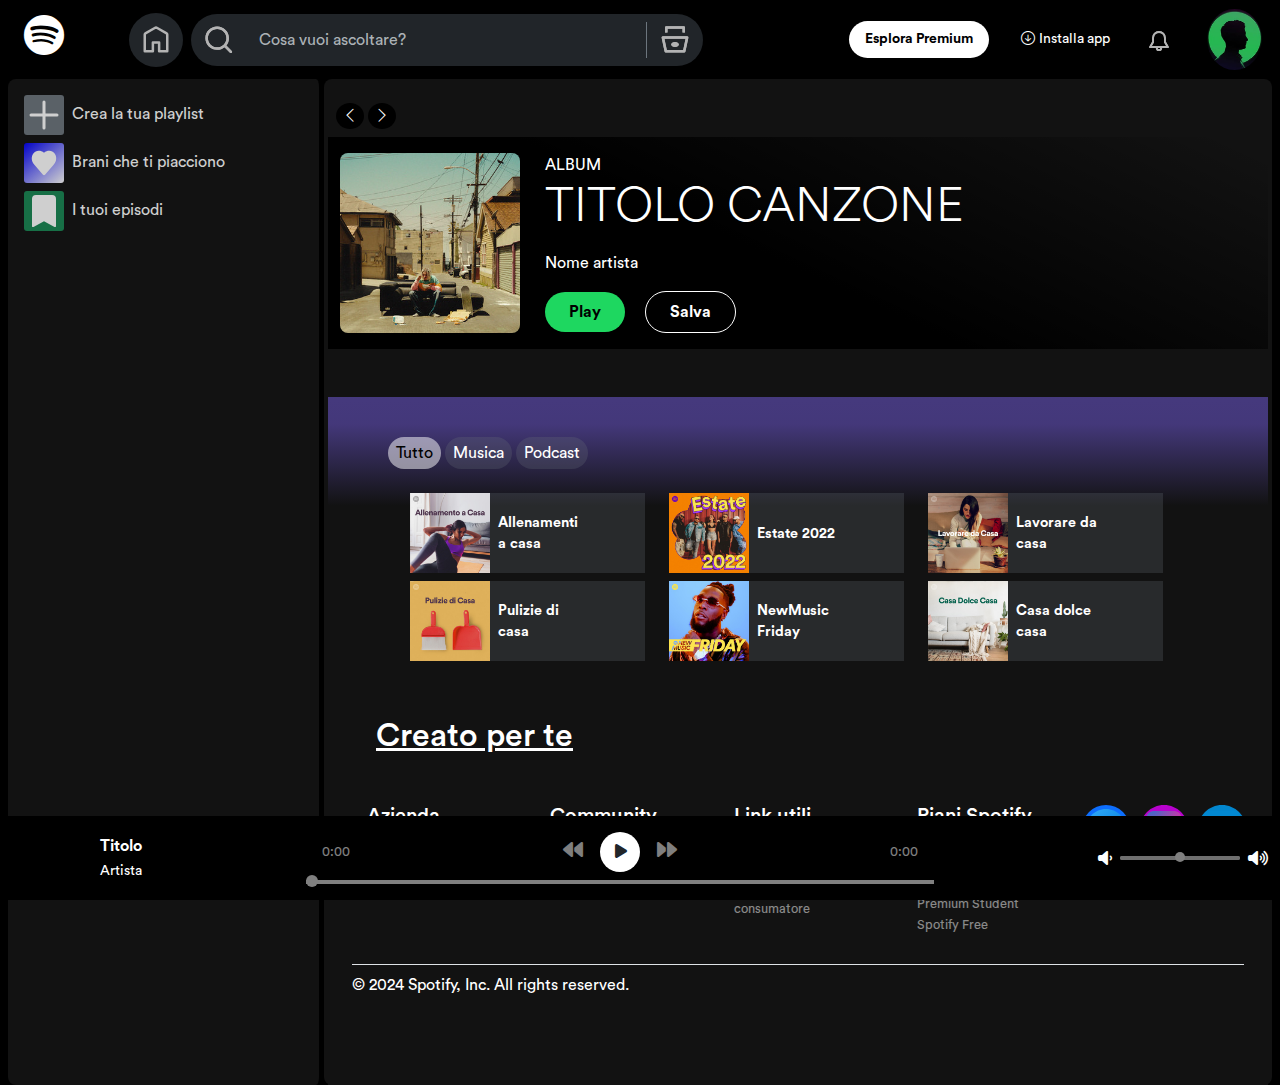
==== commit a3d27a68: "barra di ricerca" ====
--- a/Index.html
+++ b/Index.html
@@ -8,32 +8,6 @@
       rel="stylesheet"
       href="https://cdnjs.cloudflare.com/ajax/libs/font-awesome/6.6.0/css/all.min.css"
     />
-<<<<<<< HEAD
-    <link href="https://cdn.jsdelivr.net/npm/bootstrap@5.3.3/dist/css/bootstrap.min.css" rel="stylesheet" integrity="sha384-QWTKZyjpPEjISv5WaRU9OFeRpok6YctnYmDr5pNlyT2bRjXh0JMhjY6hW+ALEwIH" crossorigin="anonymous">
-    <link rel="stylesheet" href="./assets/css/style.css" />
-  </head>
-  <body>
-    <main>
-      <!--searchbar--> 
-      <div class="search-bar-container text-center my-4">
-        <input
-          type="text"
-          id="search-input"
-          class="form-control w-50 d-inline"
-          placeholder="Cerca canzoni, artisti, album"
-        />
-        <button class="btn btn-primary" id="search-button">Cerca</button>
-      </div>
-      <div id="search-results" class="container my-4"></div>
-      
-        <footer>
-            <div class="bg-dark text-white fixed-bottom py-2">
-              <div class="container d-flex justify-content-between align-items-center">
-                <!-- Controlli Musica -->
-                <div class="d-flex align-items-center">
-                  <button class="btn btn-outline-light btn-sm me-2 btn-previous">
-                    <i class="fas fa-backward"></i>
-=======
     <link rel="stylesheet" href="assets/css/circular-font.css" />
     <link
       href="https://cdn.jsdelivr.net/npm/bootstrap@5.3.3/dist/css/bootstrap.min.css"
@@ -199,7 +173,6 @@
                         d="M8 1.5a4 4 0 0 0-4 4v3.27a.75.75 0 0 1-.1.373L2.255 12h11.49L12.1 9.142a.75.75 0 0 1-.1-.374V5.5a4 4 0 0 0-4-4zm-5.5 4a5.5 5.5 0 0 1 11 0v3.067l2.193 3.809a.75.75 0 0 1-.65 1.124H10.5a2.5 2.5 0 0 1-5 0H.957a.75.75 0 0 1-.65-1.124L2.5 8.569V5.5zm4.5 8a1 1 0 1 0 2 0H7z"
                       />
                     </svg>
->>>>>>> a7ab2d1c94afc830ee1db361ce595483dc402743
                   </button>
                 </li>
                 <li class="liGrande rounded-circle d-flex btn-group">
--- a/assets/css/style.css
+++ b/assets/css/style.css
@@ -59,7 +59,7 @@
   width: 16%;
 }
 
-.dropdown-item:hover, .lineaColorata:hover {
+.dropdown-item:hover {
   background-color: #3e3d3d !important;
 }
 
@@ -77,7 +77,6 @@
   background: linear-gradient(139deg, #0000f9, #ffffff);
   padding: 3.7px;
 }
-
 
 @media screen and (max-width: 992px) {
   aside ul li svg {
@@ -93,13 +92,12 @@
   }
 }
 
- @media screen and (max-width: 576px) {
+@media screen and (max-width: 576px) {
   aside ul li svg {
     width: 40px !important;
     height: 40px !important;
   }
-} 
-
+}
 
 .backgroundMain {
   background-color: #121212;
@@ -110,7 +108,7 @@
 }
 
 .gradientHero {
-  background: rgb(0, 0, 0);
+  background: #121212;
   background: linear-gradient(
     25deg,
     rgba(0, 0, 0, 1) 0%,
@@ -120,12 +118,17 @@
 }
 
 .gradientViolet {
-    background-color: #121212;
-    background: rgb(120,96,232);
-background: linear-gradient(180deg, rgba(120,96,232,0.5019257703081232) 0%, rgba(120,96,232,0.48792016806722693) 19%, rgba(18,18,18,0) 100%);
-}
-
-.fontPlaylists{
+  background-color: #121212;
+  background: rgb(120, 96, 232);
+  background: linear-gradient(
+    180deg,
+    rgba(120, 96, 232, 0.5019257703081232) 0%,
+    rgba(120, 96, 232, 0.48792016806722693) 10%, 
+    rgba(18, 18, 18) 40%
+  );
+}
+
+.fontPlaylists {
   font-size: 0.9em !important;
 }
 
@@ -153,14 +156,14 @@
 }
 
 #btnGreenPlay {
-      height: 55px;
-      display: none;
-      background-color: #1db954;
-      color: white;
-      font-size: 24px;
-      text-align: center;
-      cursor: pointer;
-      transition: background-color 0.3s, transform 0.3s;
+  height: 55px;
+  display: none;
+  background-color: #1db954;
+  color: white;
+  font-size: 24px;
+  text-align: center;
+  cursor: pointer;
+  transition: background-color 0.3s, transform 0.3s;
 }
 
 #btnGreenPlay:hover {
@@ -168,8 +171,8 @@
   transform: scale(1.1);
 }
 
-.playlist:hover { 
-  transform: scale(1.05); 
+.playlist:hover {
+  transform: scale(1.05);
 }
 
 @keyframes slideUp {
@@ -224,7 +227,8 @@
   padding-right: 2px;
 }
 
-#playerBtnBack:hover, #playerBtnForward:hover {
+#playerBtnBack:hover,
+#playerBtnForward:hover {
   color: white !important;
   opacity: 100% !important;
   transform: scaleX(1.1) scaleY(1.1);
@@ -254,7 +258,8 @@
   border-radius: 50%;
 }
 
-#current-time, #total-time {
+#current-time,
+#total-time {
   font-size: small;
   opacity: 50%;
 }
@@ -267,8 +272,8 @@
   border-radius: 2px; /* Angoli arrotondati */
   outline: none; /* Rimuove il contorno */
   opacity: 50%;
-
-}
+}
+
 
 #volume-control::-webkit-slider-runnable-track {
   height: 4px; /* Altezza della barra */
@@ -279,48 +284,52 @@
 #volume-control::-webkit-slider-thumb {
   -webkit-appearance: none; /* Permette di personalizzare il cursore */
   appearance: none;
-  width: 12px; /* Larghezza del cursore */
-  height: 12px; /* Altezza del cursore */
+  width: 10px; /* Larghezza del cursore */
+  height: 10px; /* Altezza del cursore */
   background-color: white; /* Colore del cursore */
   border-radius: 50%; /* Forma circolare */
-  border: 1px solid #999; /* Bordo del cursore */
   cursor: pointer;
   margin-top: -4px; /* Centra il cursore verticalmente */
 }
 
-/* Per Firefox */
-#volume-control::-moz-range-track {
-  height: 4px; /* Altezza della barra */
-  background: #ddd;
-  border-radius: 2px;
-}
-
-#volume-control::-moz-range-thumb {
-  width: 12px;
-  height: 12px;
-  background-color: white;
-  border: 1px solid #999;
-  border-radius: 50%;
-  cursor: pointer;
-}
-
-
-.contenitoreImg {
-  height: 300px;
-}
+@media screen and (max-width: 576px) {
+  #volume-control {
+   width: 50px !important;
+  }
+  #volume i {
+   font-size: smaller;
+  }
+
+  #volume-control::-webkit-slider-thumb {
+    width: 7px;
+    height: 7px;
+    margin-top: -2px;
+  }
+ }
+
+ .contenitoreImg {
+  height: 400px;
+} 
 
 .contenitoreImg img {
-  top: -50%;
+  top: -65%;
+}
+
+@media screen and (max-width: 768px) {
+  .contenitoreImg img {
+    top: -35%;
+  }
+  
 }
 
 .btnCiccio:hover {
-  background-color: #3BE476;
+  background-color: #3be476;
   transform: scaleX(1.05) scaleY(1.05);
 }
 
-#btnSegui:hover {
+.btnSegui:hover {
   border-color: white !important;
-  transform: scaleX(1.05) scaleY(1.05);
+  transform: scaleX(1.05) scaleY(1.05) !important;
 }
 
 .logoColorato {
@@ -328,9 +337,11 @@
   font-size: 1.7em !important;
 }
 
-.linkColorato:hover, .playMusicHover:hover {
+.linkColorato:hover,
+.playMusicHover:hover {
   color: white !important;
   text-decoration: underline !important;
+  cursor: pointer;
 }
 
 .contenitoreImgAlbum {
@@ -339,12 +350,9 @@
   margin-right: 10px;
 }
 
-.btnPlus:hover {
-  transform: scaleX(1.05) scaleY(1.05);
-}
-
 .bi-plus-circle:hover {
   color: white !important;
+  transform: scaleX(2) scaleY(2) !important;
 }
 
 .elenco:hover {
@@ -352,37 +360,159 @@
 }
 
 .clock {
-  margin-right: 5.5em !important;
-}
-
-@media screen and (max-width: 576px) {
-  .clock {
-    margin-right: 2.4em !important;
-  }
-}
-
-@media screen and (max-width: 768px) {
-  .clock {
-    margin-right: 2.8em !important;
-  }
-}
-
-@media screen and (max-width: 992px) {
-  .clock {
-    margin-right: 3.6em !important;
-  }
-}
-
-@media screen and (max-width: 1200px) {
-  .clock {
-    margin-right: 4.3em !important;
-  }
+  margin-right: 4em !important;
 }
 
 .playerImg {
   width: 80px !important;
 }
 
-#lineaColorata:hover {
-  color: white !important;
-}+.lineaColorata {
+  color: #fff;
+  border-radius: 5px;
+  transition: background-color 0.3s, transform 0.3s;
+  cursor: pointer;
+}
+
+.lineaColorata:hover {
+  background-color: #333;
+}
+
+.lineaGialla:hover{
+  border-radius: 7px;
+  background-color: #fae4a4b4;
+}
+
+ol li::marker {
+  content: "" counter(list-item) "";
+  font-weight: 200;
+  font-size: 110%;
+  color: #ffffff8f;
+}
+
+.bi-heart-fill {
+  color: #1ed760;
+}
+
+#row2 {
+  overflow: auto;
+}
+
+#row2::-webkit-scrollbar {
+height: 8px;
+}
+#row2::-webkit-scrollbar-track {
+  background-color: transparent;
+  width: 10px;
+}
+#row2::-webkit-scrollbar-thumb {
+  background-repeat: no-repeat, no-repeat;
+  background-color: #898989;
+  border-radius: 50px;
+}
+
+#row2::-webkit-scrollbar-thumb:hover {
+  background-repeat: no-repeat, no-repeat;
+  background-color: white;
+  border-radius: 50px;
+}
+
+#nomeArtista, .shadowText {
+  text-shadow: 2px 2px 4px black;
+  
+}
+
+.imgShadow{
+  box-shadow: 3px 7px 15px 0px black;
+}
+
+.backgroundArtist{
+  background: rgb(255,229,156);
+  background: linear-gradient(180deg, rgba(255,229,156,1) 10%, rgba(255,223,124,1) 20%, rgba(255,218,111,1) 31%, rgba(18, 18, 18) 70%);
+}
+
+
+#ascoltatoriMensili, #verificato {
+  text-shadow: 1px 1px 2px black !important;
+}
+
+#ol {
+  overflow: hidden;
+  max-height: 520px;  
+  transition: max-height 0.5s ease; 
+}
+
+.stickyAside, .stickyAlbum {
+  position: sticky !important;
+  top: 75px !important;
+}
+
+.stickyGiallo{
+  background: #FFDB71;
+  background: linear-gradient(180deg, #FFDB71  ,#E8C766);
+}
+
+.mainMagenta{
+  background: rgb(207,32,82);
+background: linear-gradient(180deg, rgba(207,32,82) 0%, rgba(18,18,18) 50%);
+}
+
+.stickyMagenta{
+  background: rgb(207,32,82);
+background: linear-gradient(180deg, #9F1C42,#7A1935);
+}
+
+.lineaMagenta:hover {
+  background-color: rgba(246, 50, 106, 0.824);
+  border-radius: 8px;
+}
+
+.titoloScroll {
+  font-size: xx-large;
+  text-align: start;
+}
+
+@media screen and (max-width: 1200px) {
+  .titoloScroll {
+    font-size: x-large;
+  }
+}
+
+@media screen and (max-width: 992px) {
+  .titoloScroll {
+    font-size: larger;
+  }
+.stickyAlbum {
+  top: 67px !important;
+}
+  
+}
+
+@media screen and (max-width: 768px) {
+  .titoloScroll {
+    font-size: large;
+  }
+  .stickyAlbum {
+    top: 75px !important;
+  }
+}
+
+@media screen and (max-width: 576px) {
+  .titoloScroll {
+    font-size: medium;
+  }
+  .stickyAside {
+    position: sticky !important;
+    top: 20px !important;
+  }
+  
+}
+
+.titoloScroll {
+  opacity: 0.5; /* Inizialmente invisibile */
+  transition: opacity 0.5s ease-in-out; /* Transizione fluida */
+}
+
+.text-transition .titoloScroll {
+  opacity: 1; /* Mostra il testo con transizione */
+}
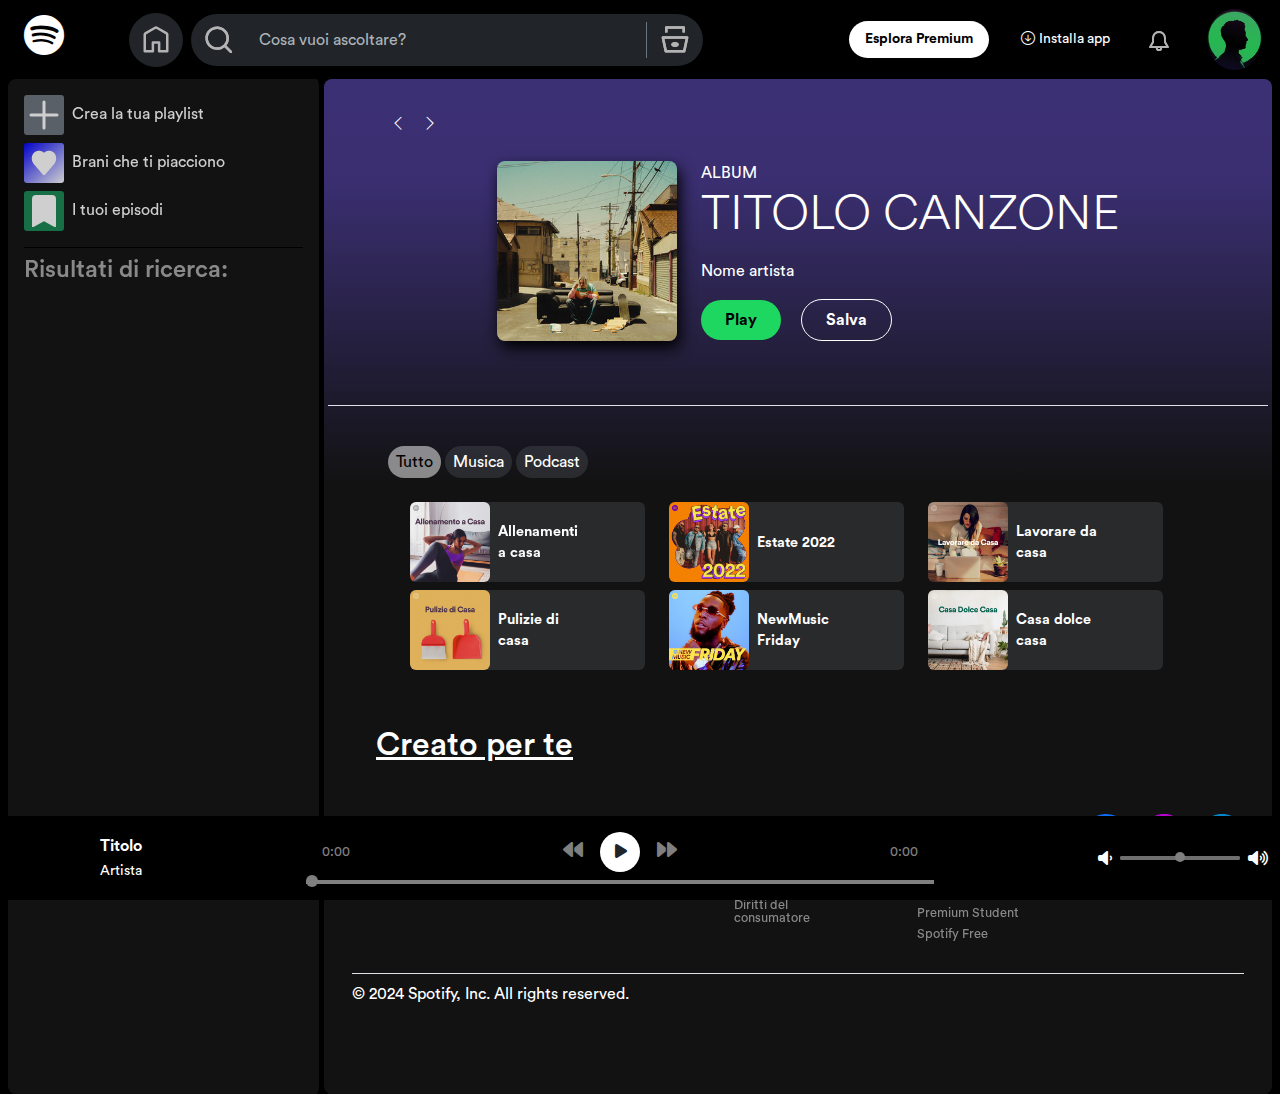
==== commit 9af43a96: "inserita ricerca dinamica" ====
--- a/Index.html
+++ b/Index.html
@@ -22,7 +22,7 @@
     <link rel="stylesheet" href="assets/css/style.css" />
   </head>
   <body>
-    <header>
+    <header class="position-sticky top-0 z-2">
       <nav class="navbar navbar-expand bg-black" data-bs-theme="dark">
         <div class="container-fluid justify-content-xxl-between">
           <div class="row w-100 m-0 justify-content-between">
@@ -61,13 +61,18 @@
                   </a>
                 </li>
                 <li class="nav-item align-self-center">
-                  <form class="d-flex bg-dark rounded-5 search" role="search">
+                  <form
+                    class="d-flex bg-dark rounded-5 search"
+                    role="search"
+                    id="navForm"
+                  >
                     <button
                       class="btn"
                       type="button"
-                      data-bs-toggle="tooltip"
+                      data-bs-toggle="tooltip" 
                       data-bs-placement="bottom"
                       data-bs-title="Cerca"
+                      id="search-button"
                     >
                       <svg
                         xmlns="http://www.w3.org/2000/svg"
@@ -87,8 +92,10 @@
                         />
                       </svg>
                     </button>
+
                     <input
                       class="form-control border-0 focus-ring focus-ring-dark border-end border-1 border-secondary rounded-0 my-2 text-white"
+                      id="search-input"
                       type="search"
                       placeholder="Cosa vuoi ascoltare?"
                       aria-label="Search"
@@ -231,11 +238,11 @@
     <div class="container-fluid">
       <div class="row g-2">
         <div
-          class="col-md-3 p-0 backgroundMain rounded-3 border-end border-5 border-black"
+          class="col-md-5 col-lg-4 col-xl-3 p-0 backgroundMain rounded-3 border-end border-5 border-black"
         >
           <!--QUI CI VA L'ASIDE-->
-          <aside class="p-3">
-            <div>
+          <aside class="p-3 stickyAside">
+            <div class="border-bottom border-black">
               <ul class="list-unstyled text-white row">
                 <li class="asideItem mb-2 col-12">
                   <a class="nav-link" href="javascript:void(0)">
@@ -295,59 +302,75 @@
                 </li>
               </ul>
             </div>
+
+
+              <!-- STAMPA RICERCA -->
+              <h4 class="text-white-50 py-2">Risultati di ricerca:</h4>
+              <div id="search-results" class="container my-2 text-white p-0">
+
+              </div>
+
+
           </aside>
         </div>
         <!--COMINCIA MAIN-->
-        <main class="col-md-9 backgroundMain text-white rounded-3 g-2">
-          <div class="m-2">
-            <button
-              class="rounded-circle border-0 bg-black text-white mt-3"
-              id="btnBack"
+        <main class="col-md-7 col-lg-8 col-xl-9 gradientViolet text-white rounded-3 g-2 ms-0">
+          <div class="m-0 p-0 rounded-1">
+            <div class="m-2">
+              <button
+                class="rounded-circle border-0 bg-transparent text-white mt-4 ms-5"
+                id="btnBack"
+              >
+                <i class="bi bi-chevron-left"></i>
+              </button>
+              <button
+                class="rounded-circle border-0 bg-transparent text-white"
+                id="btnForward"
+              >
+                <i class="bi bi-chevron-right"></i>
+              </button>
+            </div>
+
+            <div
+              class="container border-bottom border-white-50 pb-5"
+              id="divSongHome"
             >
-              <i class="bi bi-chevron-left"></i>
-            </button>
-            <button
-              class="rounded-circle border-0 bg-black text-white"
-              id="btnForward"
-            >
-              <i class="bi bi-chevron-right"></i>
-            </button>
+              <div class="row justify-content-start">
+                <div class="col-2">
+                  <!--Vuota-->
+                </div>
+                <div class="col-3 col-lg-3 col-xl-2 my-3">
+                  <!--inserire qui la canzone random -->
+                  <img
+                    src="assets/imgs/main/image-12.jpg"
+                    class="rounded-3 imgShadow"
+                    alt="..."
+                    width="180"
+                    id="coverRandom"
+                  />
+                </div>
+                <div class="col-7 col-lg-6 col-xl-6 ms-5">
+                  <p class="mt-3 mb-0" id="albumRandom">ALBUM</p>
+                  <p class="display-5" id="titoloRandom">TITOLO CANZONE</p>
+                  <p id="artistaRandom">Nome artista</p>
+                  <button
+                    type="button"
+                    class="greenSpotify fw-bold border-0 rounded-5 px-4 py-2 me-3 mb-2"
+                    id="btnPlayRandom"
+                  >
+                    Play
+                  </button>
+                  <button
+                    type="button"
+                    class="rounded-5 fw-bold bg-transparent border border-white text-white px-4 py-2 me-5 mb-2"
+                  >
+                    Salva
+                  </button>
+                </div>
+              </div>
+            </div>
           </div>
-
-          <div class="container gradientHero" id="divSongHome">
-            <div class="row justify-content-start">
-              <div class="col-3 col-lg-3 col-xl-2 my-3">
-                <!--inserire qui la canzone random -->
-                <img
-                  src="assets/imgs/main/image-12.jpg"
-                  class="rounded-3"
-                  alt="..."
-                  width="180"
-                  id="coverRandom"
-                />
-              </div>
-              <div class="col-7 col-lg-6 col-xl-6 ms-5">
-                <p class="mt-3 mb-0" id="albumRandom">ALBUM</p>
-                <p class="display-5" id="titoloRandom">TITOLO CANZONE</p>
-                <p id="artistaRandom">Nome artista</p>
-                <button
-                  type="button"
-                  class="greenSpotify fw-bold border-0 rounded-5 px-4 py-2 me-3 mb-2"
-                  id="btnPlayRandom"
-                >
-                  Play
-                </button>
-                <button
-                  type="button"
-                  class="rounded-5 fw-bold bg-transparent border border-white text-white px-4 py-2 me-5 mb-2"
-                >
-                  Salva
-                </button>
-              </div>
-            </div>
-          </div>
-
-          <section class="container gradientViolet pt-4 my-5">
+          <section class="container pt-4 mb-5">
             <!--Qui sezione musica playlist-->
             <div class="my-3 mx-5">
               <button
@@ -373,13 +396,14 @@
             <div class="row flex-lg-nowrap justify-content-center fw-bold">
               <div class="col-8 col-lg-5 col-xl-3 p-0 me-4">
                 <div
-                  class="d-flex align-items-center bg-secondary bg-opacity-25 border-0 my-2 pe-5 album-grow"
+                  class="d-flex align-items-center bg-secondary bg-opacity-25 border-0 my-2 pe-5 album-grow rounded-2"
                 >
                   <div>
                     <img
                       src="assets/imgs/main/image-14.jpg"
                       alt="..."
                       width="80"
+                      class="rounded-2"
                     />
                   </div>
                   <div class="px-2 pt-3 position-relative">
@@ -387,13 +411,14 @@
                   </div>
                 </div>
                 <div
-                  class="d-flex align-items-center bg-secondary bg-opacity-25 border-0 my-2 pe-5 album-grow"
+                  class="d-flex align-items-center bg-secondary bg-opacity-25 border-0 my-2 pe-5 album-grow rounded-2"
                 >
                   <div>
                     <img
                       src="assets/imgs/main/image-13.jpg"
                       alt="..."
                       width="80"
+                      class="rounded-2"
                     />
                   </div>
                   <div class="px-2 pt-3">
@@ -403,13 +428,14 @@
               </div>
               <div class="col-8 col-lg-5 col-xl-3 p-0 me-4">
                 <div
-                  class="d-flex align-items-center bg-secondary bg-opacity-25 border-0 my-2 pe-5 album-grow"
+                  class="d-flex align-items-center bg-secondary bg-opacity-25 border-0 my-2 pe-5 album-grow rounded-2"
                 >
                   <div>
                     <img
                       src="assets/imgs/main/image-18.jpg"
                       alt="..."
                       width="80"
+                      class="rounded-2"
                     />
                   </div>
                   <div class="px-2 pt-3">
@@ -417,13 +443,14 @@
                   </div>
                 </div>
                 <div
-                  class="d-flex align-items-center bg-secondary bg-opacity-25 border-0 my-2 pe-5 album-grow"
+                  class="d-flex align-items-center bg-secondary bg-opacity-25 border-0 my-2 pe-5 album-grow rounded-2"
                 >
                   <div>
                     <img
                       src="assets/imgs/main/image-17.jpg"
                       alt="..."
                       width="80"
+                      class="rounded-2"
                     />
                   </div>
                   <div class="px-2 pt-3">
@@ -433,13 +460,14 @@
               </div>
               <div class="col-8 d-lg-none d-xl-grid col-xl-3 p-0 me-4">
                 <div
-                  class="d-flex align-items-center bg-secondary bg-opacity-25 border-0 my-2 pe-5 album-grow"
+                  class="d-flex align-items-center bg-secondary bg-opacity-25 border-0 my-2 pe-5 album-grow rounded-2"
                 >
                   <div>
                     <img
                       src="assets/imgs/main/image-16.jpg"
                       alt="..."
                       width="80"
+                      class="rounded-2"
                     />
                   </div>
                   <div class="px-2 pt-3">
@@ -447,13 +475,14 @@
                   </div>
                 </div>
                 <div
-                  class="d-flex align-items-center bg-secondary bg-opacity-25 border-0 mb-2 pe-5 album-grow"
+                  class="d-flex align-items-center bg-secondary bg-opacity-25 border-0 mb-2 pe-5 album-grow rounded-2"
                 >
                   <div>
                     <img
                       src="assets/imgs/main/image-15.jpg"
                       alt="..."
                       width="80"
+                      class="rounded-2"
                     />
                   </div>
                   <div class="px-2 pt-3">
@@ -463,6 +492,7 @@
               </div>
             </div>
           </section>
+
           <section class="mx-5">
             <!--sezione album-->
             <div class="my-4">
@@ -612,13 +642,12 @@
           <!-- Informazioni brano -->
           <div class="d-flex align-items-center">
             <div class="playerImg me-2">
-              <img src="" alt="" class="w-100 rounded-3" id="playerImg"/>
+              <img src="" alt="" class="w-100 rounded-3" id="playerImg" />
             </div>
             <div>
-            <p class="mb-0" id="song-title">Titolo</p>
-            <small id="artist-name">Artista</small>              
-            </div>
-
+              <p class="mb-0" id="song-title">Titolo</p>
+              <small id="artist-name">Artista</small>
+            </div>
           </div>
 
           <!-- Bottoni Player -->
@@ -660,7 +689,7 @@
           </div>
 
           <!-- Controllo Volume -->
-          <div class="d-flex align-items-center">
+          <div class="d-flex align-items-center" id="volume">
             <i class="fas fa-volume-down text-white me-2"></i>
             <input
               type="range"
@@ -677,11 +706,12 @@
       </div>
     </section>
 
-    <script
-      src="https://cdn.jsdelivr.net/npm/bootstrap@5.3.3/dist/js/bootstrap.bundle.min.js"
-      integrity="sha384-YvpcrYf0tY3lHB60NNkmXc5s9fDVZLESaAA55NDzOxhy9GkcIdslK1eN7N6jIeHz"
-      crossorigin="anonymous"
-    ></script>
+<script
+    src="https://cdn.jsdelivr.net/npm/bootstrap@5.3.3/dist/js/bootstrap.bundle.min.js"
+    integrity="sha384-YvpcrYf0tY3lHB60NNkmXc5s9fDVZLESaAA55NDzOxhy9GkcIdslK1eN7N6jIeHz"
+    crossorigin="anonymous"
+  ></script>
     <script src="assets/js/script.js"></script>
+    
   </body>
 </html>
--- a/assets/css/style.css
+++ b/assets/css/style.css
@@ -516,3 +516,12 @@
 .text-transition .titoloScroll {
   opacity: 1; /* Mostra il testo con transizione */
 }
+
+#search-results {
+  overflow: auto;
+  max-height: 50vh !important;
+}
+
+#search-results::-webkit-scrollbar {
+  display: none;
+}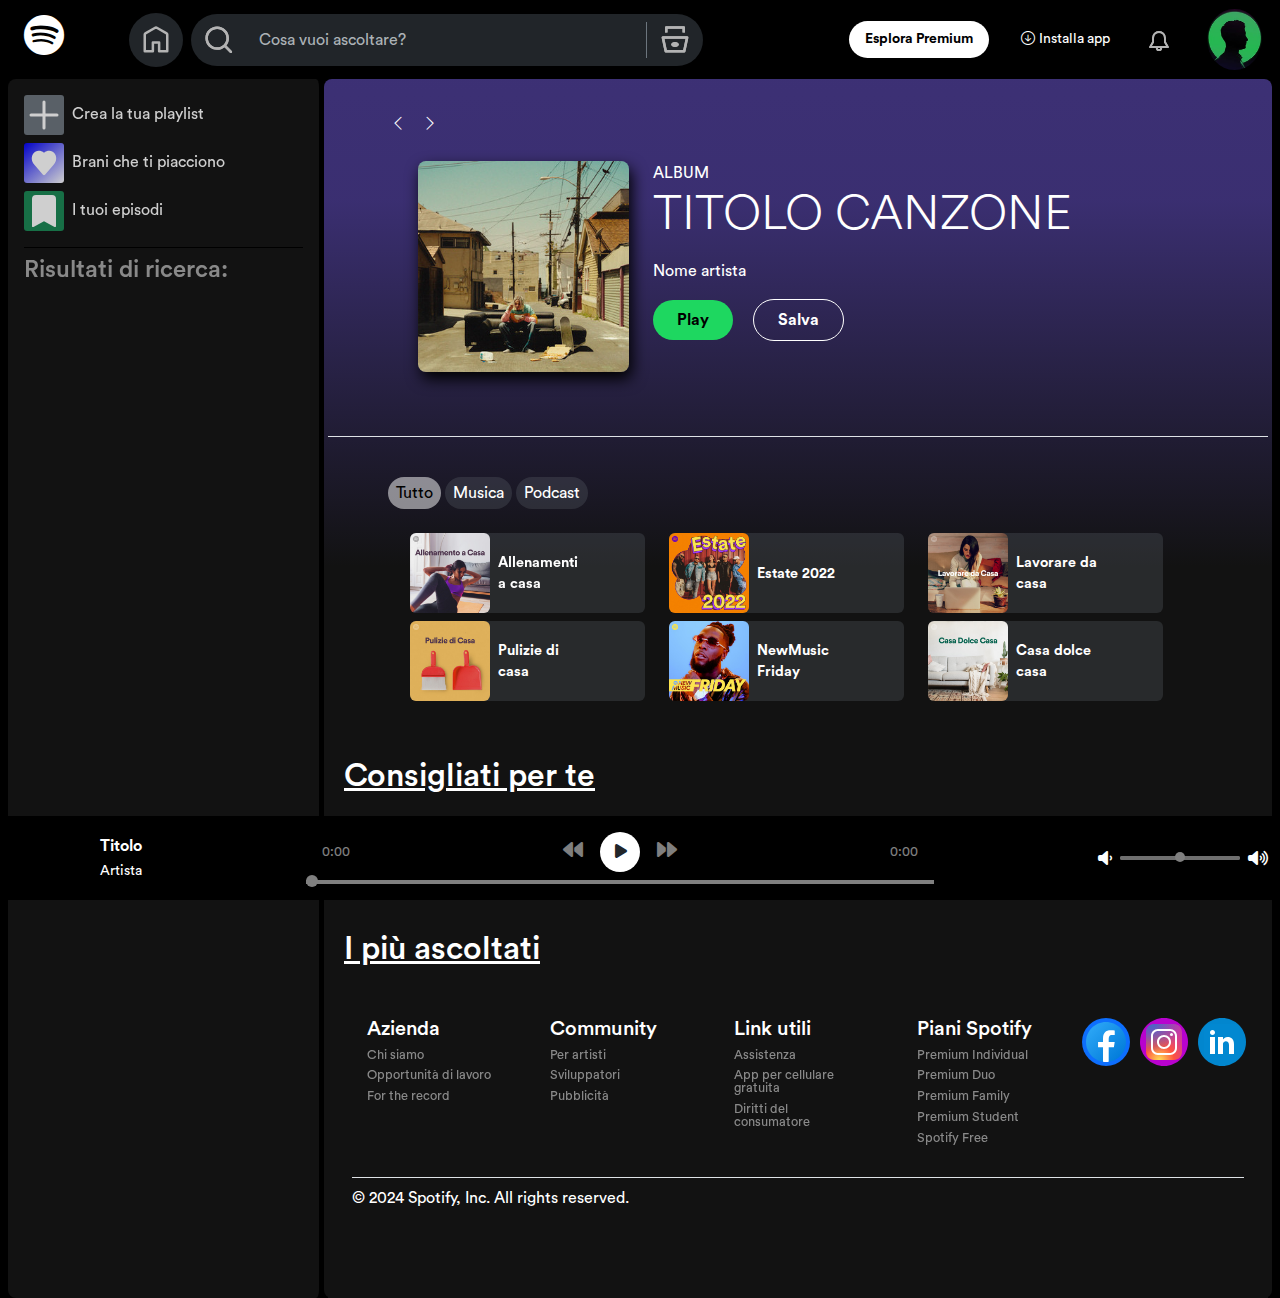
==== commit 57af1a46: "stampati artisti e ricerche su tutte le pagine" ====
--- a/Index.html
+++ b/Index.html
@@ -332,24 +332,23 @@
             </div>
 
             <div
-              class="container border-bottom border-white-50 pb-5"
+              class="container-fluid border-bottom border-white-50 pb-5"
               id="divSongHome"
             >
-              <div class="row justify-content-start">
-                <div class="col-2">
-                  <!--Vuota-->
-                </div>
-                <div class="col-3 col-lg-3 col-xl-2 my-3">
+              <div class="row">
+                <div class="col-lg-1">
+                  <!-- VUOTO -->
+                </div>
+                <div class="col-4 col-md-6 col-lg-4 col-xl-3 my-3">
                   <!--inserire qui la canzone random -->
                   <img
                     src="assets/imgs/main/image-12.jpg"
-                    class="rounded-3 imgShadow"
+                    class="rounded-3 imgShadow w-100"
                     alt="..."
-                    width="180"
                     id="coverRandom"
                   />
                 </div>
-                <div class="col-7 col-lg-6 col-xl-6 ms-5">
+                <div class="col-md-12 col-lg-6 col-lg-6 col-xl-6">
                   <p class="mt-3 mb-0" id="albumRandom">ALBUM</p>
                   <p class="display-5" id="titoloRandom">TITOLO CANZONE</p>
                   <p id="artistaRandom">Nome artista</p>
@@ -493,16 +492,37 @@
             </div>
           </section>
 
-          <section class="mx-5">
+          <section class="mx-3">
             <!--sezione album-->
             <div class="my-4">
-              <h2><a href="#" class="text-white">Creato per te</a></h2>
+              <h2><a href="#" class="text-white">Consigliati per te</a></h2>
             </div>
             <div class="container">
-              <div class="row justify-content-evenly" id="row">
+              <div class="row flex-nowrap" id="row">
                 <!--Qui vanno inserite le "card" dal JS-->
               </div>
             </div>
+
+            <div class="my-4">
+              <h2><a href="#" class="text-white">Artisti Popolari</a></h2>
+            </div>
+            <div class="container">
+              <div class="row flex-nowrap" id="rowArtisti">
+                <!--Qui vanno inserite le "card" dal JS-->
+              </div>
+            </div>
+
+
+            <div class="my-4">
+              <h2><a href="#" class="text-white">I più ascoltati</a></h2>
+            </div>
+            <div class="container">
+              <div class="row flex-nowrap" id="rowArtisti2">
+                <!--Qui vanno inserite le "card" dal JS-->
+              </div>
+            </div>
+
+
           </section>
           <footer
             class="container-fluid text-white backgroundMain d-flex justify-content-center mt-4"
--- a/assets/css/style.css
+++ b/assets/css/style.css
@@ -166,6 +166,12 @@
   transition: background-color 0.3s, transform 0.3s;
 }
 
+@media screen and (max-width: 992px) {
+  #btnGreenPlay {
+    display: none !important;
+  }
+}
+
 #btnGreenPlay:hover {
   background-color: #1ed760;
   transform: scale(1.1);
@@ -394,24 +400,24 @@
   color: #1ed760;
 }
 
-#row2 {
+#row2, #row, #rowArtisti, #rowArtisti2 {
   overflow: auto;
 }
 
-#row2::-webkit-scrollbar {
+#row2::-webkit-scrollbar, #row::-webkit-scrollbar, #rowArtisti::-webkit-scrollbar, #rowArtisti2::-webkit-scrollbar {
 height: 8px;
 }
-#row2::-webkit-scrollbar-track {
+#row2::-webkit-scrollbar-track, #row::-webkit-scrollbar-track, #rowArtisti::-webkit-scrollbar-track, #rowArtisti2::-webkit-scrollbar-track {
   background-color: transparent;
   width: 10px;
 }
-#row2::-webkit-scrollbar-thumb {
+#row2::-webkit-scrollbar-thumb, #row::-webkit-scrollbar-thumb, #rowArtisti::-webkit-scrollbar-thumb, #rowArtisti2::-webkit-scrollbar-thumb {
   background-repeat: no-repeat, no-repeat;
   background-color: #898989;
   border-radius: 50px;
 }
 
-#row2::-webkit-scrollbar-thumb:hover {
+#row2::-webkit-scrollbar-thumb:hover, #row::-webkit-scrollbar-thumb:hover, #rowArtisti::-webkit-scrollbar-thumb:hover, #rowArtisti2::-webkit-scrollbar-thumb:hover {
   background-repeat: no-repeat, no-repeat;
   background-color: white;
   border-radius: 50px;
@@ -524,4 +530,9 @@
 
 #search-results::-webkit-scrollbar {
   display: none;
-}+}
+
+#searchAlbum, #searchArtist, #pointerAlbum, .cursorPointer {
+  cursor: pointer;
+}
+
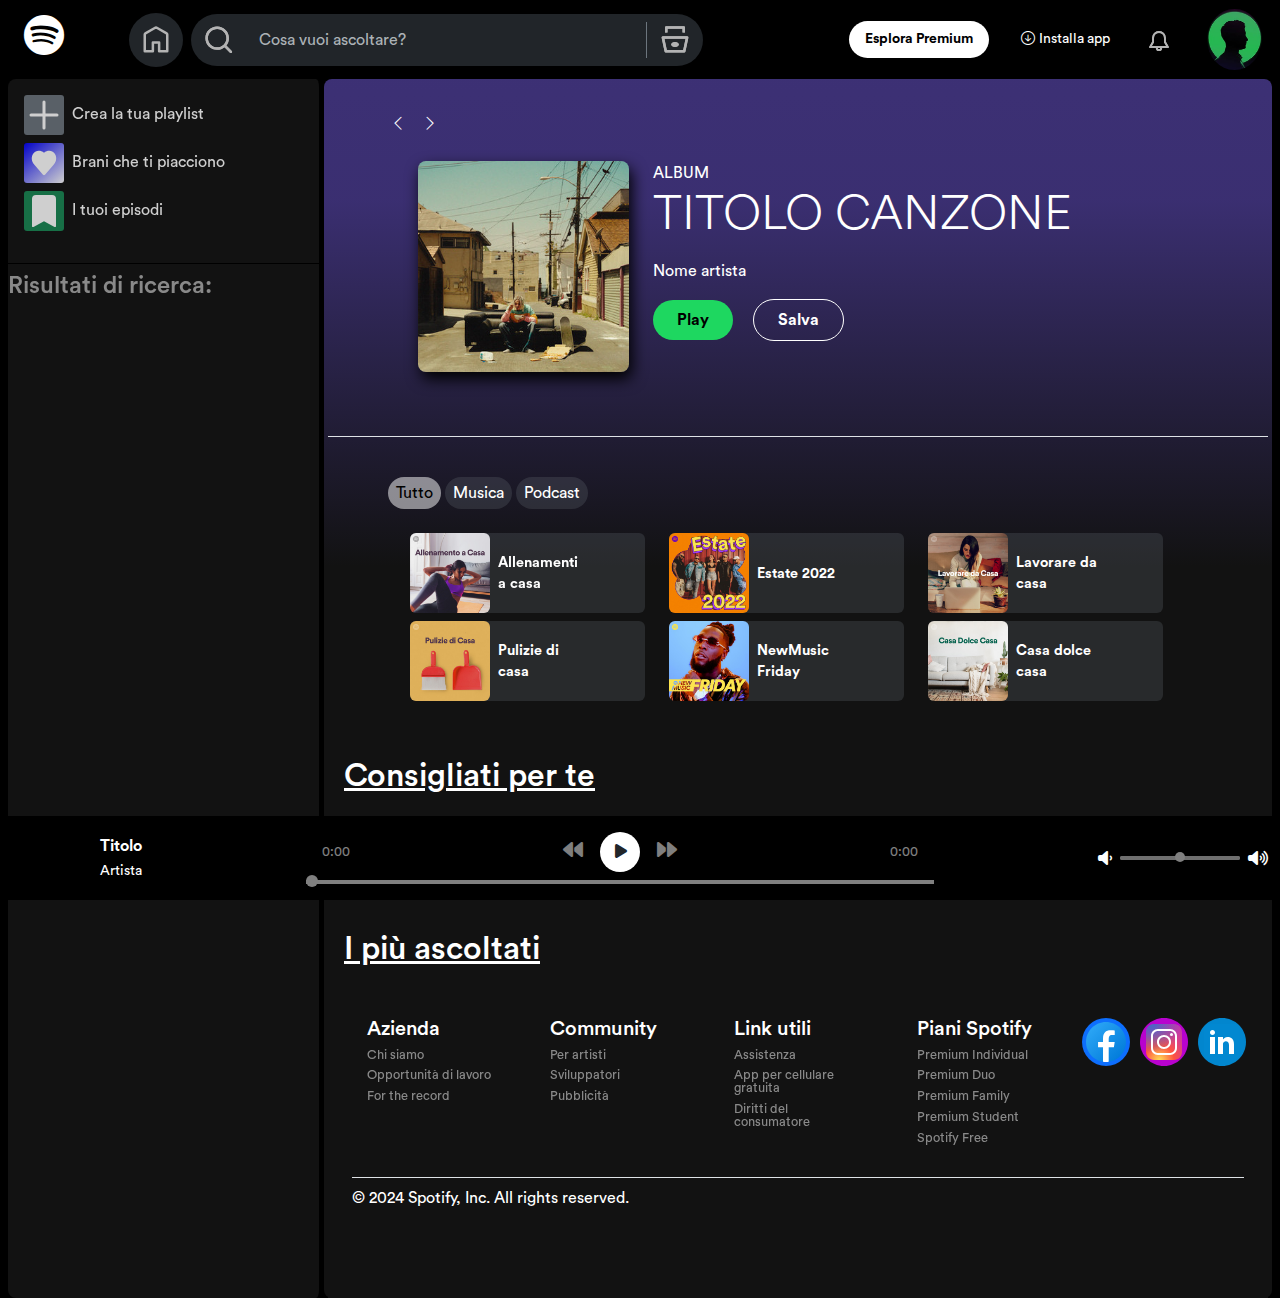
==== commit bfeaa2ed: "media query ricerca aside" ====
--- a/Index.html
+++ b/Index.html
@@ -1,737 +1,462 @@
 <!DOCTYPE html>
 <html lang="It">
-  <head>
-    <meta charset="UTF-8" />
-    <meta name="viewport" content="width=device-width, initial-scale=1.0" />
-    <title>Spotify</title>
-    <link
-      rel="stylesheet"
-      href="https://cdnjs.cloudflare.com/ajax/libs/font-awesome/6.6.0/css/all.min.css"
-    />
-    <link rel="stylesheet" href="assets/css/circular-font.css" />
-    <link
-      href="https://cdn.jsdelivr.net/npm/bootstrap@5.3.3/dist/css/bootstrap.min.css"
-      rel="stylesheet"
-      integrity="sha384-QWTKZyjpPEjISv5WaRU9OFeRpok6YctnYmDr5pNlyT2bRjXh0JMhjY6hW+ALEwIH"
-      crossorigin="anonymous"
-    />
-    <link
-      rel="stylesheet"
-      href="https://cdn.jsdelivr.net/npm/bootstrap-icons@1.11.3/font/bootstrap-icons.min.css"
-    />
-    <link rel="stylesheet" href="assets/css/style.css" />
-  </head>
-  <body>
-    <header class="position-sticky top-0 z-2">
-      <nav class="navbar navbar-expand bg-black" data-bs-theme="dark">
-        <div class="container-fluid justify-content-xxl-between">
-          <div class="row w-100 m-0 justify-content-between">
-            <div class="col-1 col-xxl-3">
-              <a class="navbar-brand" href="index.html"
-                ><i class="bi bi-spotify text-white fs-1"></i
-              ></a>
-            </div>
-            <div class="d-flex col-7 col-xxl-5">
-              <ul class="navbar-nav w-100">
-                <li
-                  class="nav-item align-self-center bg-dark p-1 rounded-circle me-2"
-                >
-                  <a
-                    class="nav-link text-secondary"
-                    aria-current="page"
-                    href="index.html"
-                    data-bs-toggle="tooltip"
-                    data-bs-placement="bottom"
-                    data-bs-title="Home"
-                  >
-                    <svg
-                      xmlns="http://www.w3.org/2000/svg"
-                      data-encore-id="icon"
-                      role="img"
-                      aria-hidden="true"
-                      viewBox="0 0 24 24"
-                      class="Svg-sc-ytk21e-0 bneLcE"
-                      style="fill: #b3b3b3; width: 30px"
-                    >
+
+<head>
+  <meta charset="UTF-8" />
+  <meta name="viewport" content="width=device-width, initial-scale=1.0" />
+  <title>Spotify</title>
+  <link rel="stylesheet" href="https://cdnjs.cloudflare.com/ajax/libs/font-awesome/6.6.0/css/all.min.css" />
+  <link rel="stylesheet" href="assets/css/circular-font.css" />
+  <link href="https://cdn.jsdelivr.net/npm/bootstrap@5.3.3/dist/css/bootstrap.min.css" rel="stylesheet"
+    integrity="sha384-QWTKZyjpPEjISv5WaRU9OFeRpok6YctnYmDr5pNlyT2bRjXh0JMhjY6hW+ALEwIH" crossorigin="anonymous" />
+  <link rel="stylesheet" href="https://cdn.jsdelivr.net/npm/bootstrap-icons@1.11.3/font/bootstrap-icons.min.css" />
+  <link rel="stylesheet" href="assets/css/style.css" />
+</head>
+
+<body>
+  <header class="position-sticky top-0 z-2">
+    <nav class="navbar navbar-expand bg-black" data-bs-theme="dark">
+      <div class="container-fluid justify-content-xxl-between">
+        <div class="row w-100 m-0 justify-content-between">
+          <div class="col-1 col-xxl-3">
+            <a class="navbar-brand" href="index.html"><i class="bi bi-spotify text-white fs-1"></i></a>
+          </div>
+          <div class="d-flex col-7 col-xxl-5">
+            <ul class="navbar-nav w-100">
+              <li class="nav-item align-self-center bg-dark p-1 rounded-circle me-2">
+                <a class="nav-link text-secondary" aria-current="page" href="index.html" data-bs-toggle="tooltip"
+                  data-bs-placement="bottom" data-bs-title="Home">
+                  <svg xmlns="http://www.w3.org/2000/svg" data-encore-id="icon" role="img" aria-hidden="true"
+                    viewBox="0 0 24 24" class="Svg-sc-ytk21e-0 bneLcE" style="fill: #b3b3b3; width: 30px">
+                    <path xmlns="http://www.w3.org/2000/svg"
+                      d="M12.5 3.247a1 1 0 0 0-1 0L4 7.577V20h4.5v-6a1 1 0 0 1 1-1h5a1 1 0 0 1 1 1v6H20V7.577l-7.5-4.33zm-2-1.732a3 3 0 0 1 3 0l7.5 4.33a2 2 0 0 1 1 1.732V21a1 1 0 0 1-1 1h-6.5a1 1 0 0 1-1-1v-6h-3v6a1 1 0 0 1-1 1H3a1 1 0 0 1-1-1V7.577a2 2 0 0 1 1-1.732l7.5-4.33z" />
+                  </svg>
+                </a>
+              </li>
+              <li class="nav-item align-self-center">
+                <form class="d-flex bg-dark rounded-5 search" role="search" id="navForm">
+                  <button class="btn" type="button" data-bs-toggle="tooltip" data-bs-placement="bottom"
+                    data-bs-title="Cerca" id="search-button">
+                    <svg xmlns="http://www.w3.org/2000/svg" data-encore-id="icon" role="img" aria-hidden="true"
+                      viewBox="0 0 24 24" class="Svg-sc-ytk21e-0" style="fill: #b3b3b3; width: 30px">
                       <path
-                        xmlns="http://www.w3.org/2000/svg"
-                        d="M12.5 3.247a1 1 0 0 0-1 0L4 7.577V20h4.5v-6a1 1 0 0 1 1-1h5a1 1 0 0 1 1 1v6H20V7.577l-7.5-4.33zm-2-1.732a3 3 0 0 1 3 0l7.5 4.33a2 2 0 0 1 1 1.732V21a1 1 0 0 1-1 1h-6.5a1 1 0 0 1-1-1v-6h-3v6a1 1 0 0 1-1 1H3a1 1 0 0 1-1-1V7.577a2 2 0 0 1 1-1.732l7.5-4.33z"
-                      />
-                    </svg>
-                  </a>
-                </li>
-                <li class="nav-item align-self-center">
-                  <form
-                    class="d-flex bg-dark rounded-5 search"
-                    role="search"
-                    id="navForm"
-                  >
-                    <button
-                      class="btn"
-                      type="button"
-                      data-bs-toggle="tooltip" 
-                      data-bs-placement="bottom"
-                      data-bs-title="Cerca"
-                      id="search-button"
-                    >
-                      <svg
-                        xmlns="http://www.w3.org/2000/svg"
-                        data-encore-id="icon"
-                        role="img"
-                        aria-hidden="true"
-                        viewBox="0 0 24 24"
-                        class="Svg-sc-ytk21e-0"
-                        style="fill: #b3b3b3; width: 30px"
-                      >
-                        <path
-                          d="M10.533 1.27893C5.35215 1.27893 1.12598 5.41887 1.12598 10.5579C1.12598 15.697 5.35215 19.8369 10.533 19.8369C12.767 19.8369 14.8235 19.0671 16.4402 17.7794L20.7929 22.132C21.1834 22.5226 21.8166 22.5226 22.2071 22.132C22.5976 21.7415 22.5976 21.1083 22.2071 20.7178L17.8634 16.3741C19.1616 14.7849 19.94 12.7634 19.94 10.5579C19.94 5.41887 15.7138 1.27893 10.533 1.27893ZM3.12598 10.5579C3.12598 6.55226 6.42768 3.27893 10.533 3.27893C14.6383 3.27893 17.94 6.55226 17.94 10.5579C17.94 14.5636 14.6383 17.8369 10.533 17.8369C6.42768 17.8369 3.12598 14.5636 3.12598 10.5579Z"
-                        />
-                        <path
-                          xmlns="http://www.w3.org/2000/svg"
-                          d="M10.533 1.27893C5.35215 1.27893 1.12598 5.41887 1.12598 10.5579C1.12598 15.697 5.35215 19.8369 10.533 19.8369C12.767 19.8369 14.8235 19.0671 16.4402 17.7794L20.7929 22.132C21.1834 22.5226 21.8166 22.5226 22.2071 22.132C22.5976 21.7415 22.5976 21.1083 22.2071 20.7178L17.8634 16.3741C19.1616 14.7849 19.94 12.7634 19.94 10.5579C19.94 5.41887 15.7138 1.27893 10.533 1.27893ZM3.12598 10.5579C3.12598 6.55226 6.42768 3.27893 10.533 3.27893C14.6383 3.27893 17.94 6.55226 17.94 10.5579C17.94 14.5636 14.6383 17.8369 10.533 17.8369C6.42768 17.8369 3.12598 14.5636 3.12598 10.5579Z"
-                        />
-                      </svg>
-                    </button>
-
-                    <input
-                      class="form-control border-0 focus-ring focus-ring-dark border-end border-1 border-secondary rounded-0 my-2 text-white"
-                      id="search-input"
-                      type="search"
-                      placeholder="Cosa vuoi ascoltare?"
-                      aria-label="Search"
-                    />
-                    <button
-                      class="btn search d-flex align-items-center justify-content-end"
-                      type="submit"
-                      data-bs-toggle="tooltip"
-                      data-bs-placement="bottom"
-                      data-bs-title="Naviga"
-                    >
-                      <svg
-                        xmlns="http://www.w3.org/2000/svg"
-                        data-encore-id="icon"
-                        role="img"
-                        aria-hidden="true"
-                        viewBox="0 0 24 24"
-                        class="Svg-sc-ytk21e-0 bneLcE"
-                        style="fill: #b3b3b3; width: 30px"
-                      >
-                        <path
-                          d="M15 15.5c0 1.105-1.343 2-3 2s-3-.895-3-2 1.343-2 3-2 3 .895 3 2z"
-                        />
-                        <path
-                          d="M1.513 9.37A1 1 0 0 1 2.291 9h19.418a1 1 0 0 1 .979 1.208l-2.339 11a1 1 0 0 1-.978.792H4.63a1 1 0 0 1-.978-.792l-2.339-11a1 1 0 0 1 .201-.837zM3.525 11l1.913 9h13.123l1.913-9H3.525zM4 2a1 1 0 0 1 1-1h14a1 1 0 0 1 1 1v4h-2V3H6v3H4V2z"
-                        />
-                        <path
-                          xmlns="http://www.w3.org/2000/svg"
-                          d="M15 15.5c0 1.105-1.343 2-3 2s-3-.895-3-2 1.343-2 3-2 3 .895 3 2z"
-                        />
-                        <path
-                          xmlns="http://www.w3.org/2000/svg"
-                          d="M1.513 9.37A1 1 0 0 1 2.291 9h19.418a1 1 0 0 1 .979 1.208l-2.339 11a1 1 0 0 1-.978.792H4.63a1 1 0 0 1-.978-.792l-2.339-11a1 1 0 0 1 .201-.837zM3.525 11l1.913 9h13.123l1.913-9H3.525zM4 2a1 1 0 0 1 1-1h14a1 1 0 0 1 1 1v4h-2V3H6v3H4V2z"
-                        />
-                      </svg>
-                    </button>
-                  </form>
-                </li>
-              </ul>
-            </div>
-            <div class="d-flex col-4 col-xxl-3 justify-content-end p-0">
-              <ul
-                class="navbar-nav justify-content-end justify-content-xl-between"
-              >
-                <li class="nav-item align-self-center d-none d-xl-block">
-                  <a
-                    class="nav-link btn bg-white text-black rounded-5 fw-bold nav-text px-3 py-2"
-                    href="#"
-                    >Esplora Premium</a
-                  >
-                </li>
-                <li
-                  class="nav-item align-self-center nav-text d-none d-lg-block"
-                >
-                  <a class="nav-link text-white" aria-disabled="true"
-                    ><i class="bi bi-arrow-down-circle pe-1"></i>Installa app</a
-                  >
-                </li>
-                <li class="nav-item align-self-center d-none d-lg-block">
-                  <button
-                    type="button"
-                    class="nav-link text-secondary"
-                    aria-disabled="true"
-                    data-bs-toggle="tooltip"
-                    data-bs-placement="bottom"
-                    data-bs-title="Novità"
-                  >
-                    <svg
-                      xmlns="http://www.w3.org/2000/svg"
-                      data-encore-id="icon"
-                      role="img"
-                      aria-hidden="true"
-                      viewBox="0 0 16 16"
-                      class="Svg-sc-ytk21e-0 dYnaPI"
-                      style="fill: #b3b3b3; width: 20px"
-                    >
-                      <path
-                        d="M8 1.5a4 4 0 0 0-4 4v3.27a.75.75 0 0 1-.1.373L2.255 12h11.49L12.1 9.142a.75.75 0 0 1-.1-.374V5.5a4 4 0 0 0-4-4zm-5.5 4a5.5 5.5 0 0 1 11 0v3.067l2.193 3.809a.75.75 0 0 1-.65 1.124H10.5a2.5 2.5 0 0 1-5 0H.957a.75.75 0 0 1-.65-1.124L2.5 8.569V5.5zm4.5 8a1 1 0 1 0 2 0H7z"
-                      />
-                      <path
-                        xmlns="http://www.w3.org/2000/svg"
-                        d="M8 1.5a4 4 0 0 0-4 4v3.27a.75.75 0 0 1-.1.373L2.255 12h11.49L12.1 9.142a.75.75 0 0 1-.1-.374V5.5a4 4 0 0 0-4-4zm-5.5 4a5.5 5.5 0 0 1 11 0v3.067l2.193 3.809a.75.75 0 0 1-.65 1.124H10.5a2.5 2.5 0 0 1-5 0H.957a.75.75 0 0 1-.65-1.124L2.5 8.569V5.5zm4.5 8a1 1 0 1 0 2 0H7z"
-                      />
+                        d="M10.533 1.27893C5.35215 1.27893 1.12598 5.41887 1.12598 10.5579C1.12598 15.697 5.35215 19.8369 10.533 19.8369C12.767 19.8369 14.8235 19.0671 16.4402 17.7794L20.7929 22.132C21.1834 22.5226 21.8166 22.5226 22.2071 22.132C22.5976 21.7415 22.5976 21.1083 22.2071 20.7178L17.8634 16.3741C19.1616 14.7849 19.94 12.7634 19.94 10.5579C19.94 5.41887 15.7138 1.27893 10.533 1.27893ZM3.12598 10.5579C3.12598 6.55226 6.42768 3.27893 10.533 3.27893C14.6383 3.27893 17.94 6.55226 17.94 10.5579C17.94 14.5636 14.6383 17.8369 10.533 17.8369C6.42768 17.8369 3.12598 14.5636 3.12598 10.5579Z" />
+                      <path xmlns="http://www.w3.org/2000/svg"
+                        d="M10.533 1.27893C5.35215 1.27893 1.12598 5.41887 1.12598 10.5579C1.12598 15.697 5.35215 19.8369 10.533 19.8369C12.767 19.8369 14.8235 19.0671 16.4402 17.7794L20.7929 22.132C21.1834 22.5226 21.8166 22.5226 22.2071 22.132C22.5976 21.7415 22.5976 21.1083 22.2071 20.7178L17.8634 16.3741C19.1616 14.7849 19.94 12.7634 19.94 10.5579C19.94 5.41887 15.7138 1.27893 10.533 1.27893ZM3.12598 10.5579C3.12598 6.55226 6.42768 3.27893 10.533 3.27893C14.6383 3.27893 17.94 6.55226 17.94 10.5579C17.94 14.5636 14.6383 17.8369 10.533 17.8369C6.42768 17.8369 3.12598 14.5636 3.12598 10.5579Z" />
                     </svg>
                   </button>
-                </li>
-                <li class="liGrande rounded-circle d-flex btn-group">
-                  <button
-                    type="button"
-                    class="bg-transparent border-0"
-                    data-bs-toggle="dropdown"
-                    aria-expanded="false"
-                  >
-                    <img
-                      src="assets/imgs/avatar vero.jpg"
-                      alt="avatar"
-                      class="w-100 align-self-center rounded-circle avatar"
-                    />
+
+                  <input
+                    class="form-control border-0 focus-ring focus-ring-dark border-end border-1 border-secondary rounded-0 my-2 text-white"
+                    id="search-input" type="search" placeholder="Cosa vuoi ascoltare?" aria-label="Search" />
+                  <button class="btn search d-flex align-items-center justify-content-end" type="submit"
+                    data-bs-toggle="tooltip" data-bs-placement="bottom" data-bs-title="Naviga">
+                    <svg xmlns="http://www.w3.org/2000/svg" data-encore-id="icon" role="img" aria-hidden="true"
+                      viewBox="0 0 24 24" class="Svg-sc-ytk21e-0 bneLcE" style="fill: #b3b3b3; width: 30px">
+                      <path d="M15 15.5c0 1.105-1.343 2-3 2s-3-.895-3-2 1.343-2 3-2 3 .895 3 2z" />
+                      <path
+                        d="M1.513 9.37A1 1 0 0 1 2.291 9h19.418a1 1 0 0 1 .979 1.208l-2.339 11a1 1 0 0 1-.978.792H4.63a1 1 0 0 1-.978-.792l-2.339-11a1 1 0 0 1 .201-.837zM3.525 11l1.913 9h13.123l1.913-9H3.525zM4 2a1 1 0 0 1 1-1h14a1 1 0 0 1 1 1v4h-2V3H6v3H4V2z" />
+                      <path xmlns="http://www.w3.org/2000/svg"
+                        d="M15 15.5c0 1.105-1.343 2-3 2s-3-.895-3-2 1.343-2 3-2 3 .895 3 2z" />
+                      <path xmlns="http://www.w3.org/2000/svg"
+                        d="M1.513 9.37A1 1 0 0 1 2.291 9h19.418a1 1 0 0 1 .979 1.208l-2.339 11a1 1 0 0 1-.978.792H4.63a1 1 0 0 1-.978-.792l-2.339-11a1 1 0 0 1 .201-.837zM3.525 11l1.913 9h13.123l1.913-9H3.525zM4 2a1 1 0 0 1 1-1h14a1 1 0 0 1 1 1v4h-2V3H6v3H4V2z" />
+                    </svg>
                   </button>
-                  <ul class="dropdown-menu dropdown-menu-end">
-                    <li>
-                      <button
-                        class="dropdown-item d-flex justify-content-between"
-                        type="button"
-                      >
-                        Account <i class="bi bi-box-arrow-up-right"></i>
-                      </button>
-                    </li>
-                    <li>
-                      <button class="dropdown-item" type="button">
-                        Profilo
-                      </button>
-                    </li>
-                    <li>
-                      <button
-                        class="dropdown-item d-flex justify-content-between"
-                        type="button"
-                      >
-                        Effettua l'upgrade a premium<i
-                          class="bi bi-box-arrow-up-right ms-3"
-                        ></i>
-                      </button>
-                    </li>
-                    <li>
-                      <button class="dropdown-item" type="button">
-                        Impostazioni
-                      </button>
-                    </li>
-                    <li><hr class="dropdown-divider" /></li>
-                    <li><a class="dropdown-item" href="#">Esci</a></li>
-                  </ul>
+                </form>
+              </li>
+            </ul>
+          </div>
+          <div class="d-flex col-4 col-xxl-3 justify-content-end p-0">
+            <ul class="navbar-nav justify-content-end justify-content-xl-between">
+              <li class="nav-item align-self-center d-none d-xl-block">
+                <a class="nav-link btn bg-white text-black rounded-5 fw-bold nav-text px-3 py-2" href="#">Esplora
+                  Premium</a>
+              </li>
+              <li class="nav-item align-self-center nav-text d-none d-lg-block">
+                <a class="nav-link text-white" aria-disabled="true"><i class="bi bi-arrow-down-circle pe-1"></i>Installa
+                  app</a>
+              </li>
+              <li class="nav-item align-self-center d-none d-lg-block">
+                <button type="button" class="nav-link text-secondary" aria-disabled="true" data-bs-toggle="tooltip"
+                  data-bs-placement="bottom" data-bs-title="Novità">
+                  <svg xmlns="http://www.w3.org/2000/svg" data-encore-id="icon" role="img" aria-hidden="true"
+                    viewBox="0 0 16 16" class="Svg-sc-ytk21e-0 dYnaPI" style="fill: #b3b3b3; width: 20px">
+                    <path
+                      d="M8 1.5a4 4 0 0 0-4 4v3.27a.75.75 0 0 1-.1.373L2.255 12h11.49L12.1 9.142a.75.75 0 0 1-.1-.374V5.5a4 4 0 0 0-4-4zm-5.5 4a5.5 5.5 0 0 1 11 0v3.067l2.193 3.809a.75.75 0 0 1-.65 1.124H10.5a2.5 2.5 0 0 1-5 0H.957a.75.75 0 0 1-.65-1.124L2.5 8.569V5.5zm4.5 8a1 1 0 1 0 2 0H7z" />
+                    <path xmlns="http://www.w3.org/2000/svg"
+                      d="M8 1.5a4 4 0 0 0-4 4v3.27a.75.75 0 0 1-.1.373L2.255 12h11.49L12.1 9.142a.75.75 0 0 1-.1-.374V5.5a4 4 0 0 0-4-4zm-5.5 4a5.5 5.5 0 0 1 11 0v3.067l2.193 3.809a.75.75 0 0 1-.65 1.124H10.5a2.5 2.5 0 0 1-5 0H.957a.75.75 0 0 1-.65-1.124L2.5 8.569V5.5zm4.5 8a1 1 0 1 0 2 0H7z" />
+                  </svg>
+                </button>
+              </li>
+              <li class="liGrande rounded-circle d-flex btn-group">
+                <button type="button" class="bg-transparent border-0" data-bs-toggle="dropdown" aria-expanded="false">
+                  <img src="assets/imgs/avatar vero.jpg" alt="avatar"
+                    class="w-100 align-self-center rounded-circle avatar" />
+                </button>
+                <ul class="dropdown-menu dropdown-menu-end">
+                  <li>
+                    <button class="dropdown-item d-flex justify-content-between" type="button">
+                      Account <i class="bi bi-box-arrow-up-right"></i>
+                    </button>
+                  </li>
+                  <li>
+                    <button class="dropdown-item" type="button">
+                      Profilo
+                    </button>
+                  </li>
+                  <li>
+                    <button class="dropdown-item d-flex justify-content-between" type="button">
+                      Effettua l'upgrade a premium<i class="bi bi-box-arrow-up-right ms-3"></i>
+                    </button>
+                  </li>
+                  <li>
+                    <button class="dropdown-item" type="button">
+                      Impostazioni
+                    </button>
+                  </li>
+                  <li>
+                    <hr class="dropdown-divider" />
+                  </li>
+                  <li><a class="dropdown-item" href="#">Esci</a></li>
+                </ul>
+              </li>
+            </ul>
+          </div>
+        </div>
+      </div>
+    </nav>
+  </header>
+
+  <div class="container-fluid">
+    <div class="row g-2">
+      <div class="col-md-5 col-lg-4 col-xl-3 p-0 backgroundMain rounded-3 border-end border-5 border-black">
+        <!--QUI CI VA L'ASIDE-->
+        <aside class=" stickyAside">
+          <div class="border-bottom border-black p-3">
+            <ul class="list-unstyled text-white row">
+              <li class="asideItem mb-2 col-12">
+                <a class="nav-link" href="javascript:void(0)">
+                  <svg data-encore-id="icon" role="img" width="40px" height="40px" aria-hidden="true"
+                    viewBox="0 0 16 16" class="bg-secondary p-1 me-1" fill="currentColor" style="border-radius: 3px">
+                    <path
+                      d="M15.25 8a.75.75 0 0 1-.75.75H8.75v5.75a.75.75 0 0 1-1.5 0V8.75H1.5a.75.75 0 0 1 0-1.5h5.75V1.5a.75.75 0 0 1 1.5 0v5.75h5.75a.75.75 0 0 1 .75.75z">
+                    </path>
+                  </svg>
+                  <span>Crea la tua playlist</span>
+                </a>
+              </li>
+              <li class="asideItem mb-2 col-12">
+                <a class="nav-link" href="javascript:void(0)">
+                  <svg class="w-6 h-6 text-gray-800 dark:text-white me-1" style="border-radius: 3px" aria-hidden="true"
+                    xmlns="http://www.w3.org/2000/svg" width="40px" height="40px" fill="white" viewBox="0 0 24 24">
+                    <path
+                      d="m12.75 20.66 6.184-7.098c2.677-2.884 2.559-6.506.754-8.705-.898-1.095-2.206-1.816-3.72-1.855-1.293-.034-2.652.43-3.963 1.442-1.315-1.012-2.678-1.476-3.973-1.442-1.515.04-2.825.76-3.724 1.855-1.806 2.201-1.915 5.823.772 8.706l6.183 7.097c.19.216.46.34.743.34a.985.985 0 0 0 .743-.34Z" />
+                  </svg>
+                  <span>Brani che ti piacciono</span>
+                </a>
+              </li>
+              <li class="asideItem col-12">
+                <a class="nav-link" href="javascript:void(0)">
+                  <svg width="40px" height="40px" fill="currentColor" class="bg-success p-1 me-1" viewBox="0 0 16 16"
+                    style="border-radius: 3px">
+                    <path
+                      d="M2 2v13.5a.5.5 0 0 0 .74.439L8 13.069l5.26 2.87A.5.5 0 0 0 14 15.5V2a2 2 0 0 0-2-2H4a2 2 0 0 0-2 2" />
+                  </svg>
+                  <span>I tuoi episodi</span>
+                </a>
+              </li>
+            </ul>
+          </div>
+
+          <!-- STAMPA RICERCA -->
+          <h4 class="text-white-50 py-2">Risultati di ricerca:</h4>
+          <div id="search-results" class="container-fluid my-2 text-white p-0">
+            
+          </div>
+        </aside>
+      </div>
+      <!--COMINCIA MAIN-->
+      <main class="col-md-7 col-lg-8 col-xl-9 gradientViolet text-white rounded-3 g-2 ms-0">
+        <div class="m-0 p-0 rounded-1">
+          <div class="m-2">
+            <button class="rounded-circle border-0 bg-transparent text-white mt-4 ms-5" id="btnBack">
+              <i class="bi bi-chevron-left"></i>
+            </button>
+            <button class="rounded-circle border-0 bg-transparent text-white" id="btnForward">
+              <i class="bi bi-chevron-right"></i>
+            </button>
+          </div>
+
+          <div class="container-fluid border-bottom border-white-50 pb-5" id="divSongHome">
+            <div class="row">
+              <div class="col-lg-1">
+                <!-- VUOTO -->
+              </div>
+              <div class="col-4 col-md-6 col-lg-4 col-xl-3 my-3">
+                <!--inserire qui la canzone random -->
+                <img src="assets/imgs/main/image-12.jpg" class="rounded-3 imgShadow w-100" alt="..." id="coverRandom" />
+              </div>
+              <div class="col-md-12 col-lg-6 col-lg-6 col-xl-6">
+                <p class="mt-3 mb-0" id="albumRandom">ALBUM</p>
+                <p class="display-5" id="titoloRandom">TITOLO CANZONE</p>
+                <p id="artistaRandom">Nome artista</p>
+                <button type="button" class="greenSpotify fw-bold border-0 rounded-5 px-4 py-2 me-3 mb-2"
+                  id="btnPlayRandom">
+                  Play
+                </button>
+                <button type="button"
+                  class="rounded-5 fw-bold bg-transparent border border-white text-white px-4 py-2 me-5 mb-2">
+                  Salva
+                </button>
+              </div>
+            </div>
+          </div>
+        </div>
+        <section class="container pt-4 mb-5">
+          <!--Qui sezione musica playlist-->
+          <div class="my-3 mx-5">
+            <button type="button" class="rounded-5 bg-white bg-opacity-50 border-0 text-black px-2 py-1">
+              Tutto
+            </button>
+            <button type="button" class="rounded-5 border-0 bg-secondary bg-opacity-25 text-white px-2 py-1">
+              Musica
+            </button>
+            <button type="button" class="rounded-5 border-0 t bg-secondary bg-opacity-25 text-white px-2 py-1 me-5">
+              Podcast
+            </button>
+          </div>
+
+          <div class="row flex-lg-nowrap justify-content-center fw-bold">
+            <div class="col-8 col-lg-5 col-xl-3 p-0 me-4">
+              <div class="d-flex align-items-center bg-secondary bg-opacity-25 border-0 my-2 pe-5 album-grow rounded-2">
+                <div>
+                  <img src="assets/imgs/main/image-14.jpg" alt="..." width="80" class="rounded-2" />
+                </div>
+                <div class="px-2 pt-3 position-relative">
+                  <p class="fontPlaylists">Allenamenti a casa</p>
+                </div>
+              </div>
+              <div class="d-flex align-items-center bg-secondary bg-opacity-25 border-0 my-2 pe-5 album-grow rounded-2">
+                <div>
+                  <img src="assets/imgs/main/image-13.jpg" alt="..." width="80" class="rounded-2" />
+                </div>
+                <div class="px-2 pt-3">
+                  <p class="fontPlaylists">Pulizie di casa</p>
+                </div>
+              </div>
+            </div>
+            <div class="col-8 col-lg-5 col-xl-3 p-0 me-4">
+              <div class="d-flex align-items-center bg-secondary bg-opacity-25 border-0 my-2 pe-5 album-grow rounded-2">
+                <div>
+                  <img src="assets/imgs/main/image-18.jpg" alt="..." width="80" class="rounded-2" />
+                </div>
+                <div class="px-2 pt-3">
+                  <p class="fontPlaylists">Estate 2022</p>
+                </div>
+              </div>
+              <div class="d-flex align-items-center bg-secondary bg-opacity-25 border-0 my-2 pe-5 album-grow rounded-2">
+                <div>
+                  <img src="assets/imgs/main/image-17.jpg" alt="..." width="80" class="rounded-2" />
+                </div>
+                <div class="px-2 pt-3">
+                  <p class="fontPlaylists">NewMusic Friday</p>
+                </div>
+              </div>
+            </div>
+            <div class="col-8 d-lg-none d-xl-grid col-xl-3 p-0 me-4">
+              <div class="d-flex align-items-center bg-secondary bg-opacity-25 border-0 my-2 pe-5 album-grow rounded-2">
+                <div>
+                  <img src="assets/imgs/main/image-16.jpg" alt="..." width="80" class="rounded-2" />
+                </div>
+                <div class="px-2 pt-3">
+                  <p class="fontPlaylists">Lavorare da casa</p>
+                </div>
+              </div>
+              <div class="d-flex align-items-center bg-secondary bg-opacity-25 border-0 mb-2 pe-5 album-grow rounded-2">
+                <div>
+                  <img src="assets/imgs/main/image-15.jpg" alt="..." width="80" class="rounded-2" />
+                </div>
+                <div class="px-2 pt-3">
+                  <p class="fontPlaylists">Casa dolce casa</p>
+                </div>
+              </div>
+            </div>
+          </div>
+        </section>
+
+        <section class="mx-3">
+          <!--sezione album-->
+          <div class="my-4">
+            <h2><a href="#" class="text-white">Consigliati per te</a></h2>
+          </div>
+          <div class="container">
+            <div class="row flex-nowrap" id="row">
+              <!--Qui vanno inserite le "card" dal JS-->
+            </div>
+          </div>
+
+          <div class="my-4">
+            <h2><a href="#" class="text-white">Artisti Popolari</a></h2>
+          </div>
+          <div class="container">
+            <div class="row flex-nowrap" id="rowArtisti">
+              <!--Qui vanno inserite le "card" dal JS-->
+            </div>
+          </div>
+
+          <div class="my-4">
+            <h2><a href="#" class="text-white">I più ascoltati</a></h2>
+          </div>
+          <div class="container">
+            <div class="row flex-nowrap" id="rowArtisti2">
+              <!--Qui vanno inserite le "card" dal JS-->
+            </div>
+          </div>
+        </section>
+        <footer class="container-fluid text-white backgroundMain d-flex justify-content-center mt-4">
+          <div class="row w-100 justify-content-xl-around">
+            <div class="col-3 col-xl-2 d-flex flex-column">
+              <h5 class="font-weight-bold">Azienda</h5>
+              <ul class="nav flex-column">
+                <li class="nav-item mb-2">
+                  <a href="#" class="nav-link p-0 text-white">Chi siamo</a>
+                </li>
+                <li class="nav-item mb-2">
+                  <a href="#" class="nav-link p-0 text-white">Opportunità di lavoro</a>
+                </li>
+                <li class="nav-item mb-2">
+                  <a href="#" class="nav-link p-0 text-white">For the record</a>
                 </li>
               </ul>
             </div>
+            <div class="col-3 col-xl-2 d-flex flex-column">
+              <h5 class="font-weight-bold">Community</h5>
+              <ul class="nav flex-column">
+                <li class="nav-item mb-2">
+                  <a href="#" class="nav-link p-0 text-white">Per artisti</a>
+                </li>
+                <li class="nav-item mb-2">
+                  <a href="#" class="nav-link p-0 text-white">Sviluppatori</a>
+                </li>
+                <li class="nav-item mb-2">
+                  <a href="#" class="nav-link p-0 text-white">Pubblicità</a>
+                </li>
+              </ul>
+            </div>
+
+            <div class="col-3 col-xl-2 d-flex flex-column">
+              <h5 class="font-weight-bold">Link utili</h5>
+              <ul class="nav flex-column">
+                <li class="nav-item mb-2">
+                  <a href="#" class="nav-link p-0 text-white">Assistenza</a>
+                </li>
+                <li class="nav-item mb-2">
+                  <a href="#" class="nav-link p-0 text-white">App per cellulare gratuita</a>
+                </li>
+                <li class="nav-item mb-2">
+                  <a href="#" class="nav-link p-0 text-white">Diritti del consumatore</a>
+                </li>
+              </ul>
+            </div>
+            <div class="col-3 col-xl-2 d-flex flex-column">
+              <h5 class="font-weight-bold">Piani Spotify</h5>
+              <ul class="nav flex-column">
+                <li class="nav-item mb-2">
+                  <a href="#" class="nav-link p-0 text-white">Premium Individual</a>
+                </li>
+                <li class="nav-item mb-2">
+                  <a href="#" class="nav-link p-0 text-white">Premium Duo</a>
+                </li>
+                <li class="nav-item mb-2">
+                  <a href="#" class="nav-link p-0 text-white">Premium Family</a>
+                </li>
+                <li class="nav-item mb-2">
+                  <a href="#" class="nav-link p-0 text-white">Premium Student</a>
+                </li>
+                <li class="nav-item mb-2">
+                  <a href="#" class="nav-link p-0 text-white">Spotify Free</a>
+                </li>
+              </ul>
+            </div>
+            <div class="col-12 col-xl-2">
+              <!-- Section: Social media -->
+              <section class="d-flex justify-content-center">
+                <!-- Facebook -->
+                <a class="btn btn-floating p-0 mx-1" href="https://www.facebook.com/Spotify/" role="button"
+                  target="_blank">
+                  <img class="bg-primary rounded-circle" src="assets/img/icons8-facebook-nuovo.svg" alt="" /></a>
+                <!-- Instagram -->
+                <a class="btn btn-floating p-0 mx-1" href="https://www.instagram.com/spotify/" role="button"
+                  target="_blank"><img src="assets/img/icons8-instagram (1).svg" alt="" /></a>
+
+                <!-- Linkedin -->
+                <a class="btn btn-floating p-0 mx-1" href="https://it.linkedin.com/company/spotify" role="button"
+                  target="_blank"><img src="assets/img/icons8-linkedin.svg" alt="" /></a>
+              </section>
+            </div>
+            <div class="container my-3">
+              <footer class="backgroundMain text-end text-white mb-5">
+                <div class="d-flex flex-column flex-sm-row justify-content-between py-2 my-2 border-top">
+                  <p>&copy; 2024 Spotify, Inc. All rights reserved.</p>
+                </div>
+              </footer>
+            </div>
+          </div>
+        </footer>
+      </main>
+    </div>
+  </div>
+
+  <section>
+    <div class="bg-black text-white fixed-bottom py-2">
+      <div class="container-fluid d-flex justify-content-between align-items-center">
+        <!-- Informazioni brano -->
+        <div class="d-flex align-items-center">
+          <div class="playerImg me-2">
+            <img src="" alt="" class="w-100 rounded-3" id="playerImg" />
+          </div>
+          <div>
+            <p class="mb-0" id="song-title">Titolo</p>
+            <small id="artist-name">Artista</small>
           </div>
         </div>
-      </nav>
-    </header>
-
-    <div class="container-fluid">
-      <div class="row g-2">
-        <div
-          class="col-md-5 col-lg-4 col-xl-3 p-0 backgroundMain rounded-3 border-end border-5 border-black"
-        >
-          <!--QUI CI VA L'ASIDE-->
-          <aside class="p-3 stickyAside">
-            <div class="border-bottom border-black">
-              <ul class="list-unstyled text-white row">
-                <li class="asideItem mb-2 col-12">
-                  <a class="nav-link" href="javascript:void(0)">
-                    <svg
-                      data-encore-id="icon"
-                      role="img"
-                      width="40px"
-                      height="40px"
-                      aria-hidden="true"
-                      viewBox="0 0 16 16"
-                      class="bg-secondary p-1 me-1"
-                      fill="currentColor"
-                      style="border-radius: 3px"
-                    >
-                      <path
-                        d="M15.25 8a.75.75 0 0 1-.75.75H8.75v5.75a.75.75 0 0 1-1.5 0V8.75H1.5a.75.75 0 0 1 0-1.5h5.75V1.5a.75.75 0 0 1 1.5 0v5.75h5.75a.75.75 0 0 1 .75.75z"
-                      ></path>
-                    </svg>
-                    <span>Crea la tua playlist</span>
-                  </a>
-                </li>
-                <li class="asideItem mb-2 col-12">
-                  <a class="nav-link" href="javascript:void(0)">
-                    <svg
-                      class="w-6 h-6 text-gray-800 dark:text-white me-1"
-                      style="border-radius: 3px"
-                      aria-hidden="true"
-                      xmlns="http://www.w3.org/2000/svg"
-                      width="40px"
-                      height="40px"
-                      fill="white"
-                      viewBox="0 0 24 24"
-                    >
-                      <path
-                        d="m12.75 20.66 6.184-7.098c2.677-2.884 2.559-6.506.754-8.705-.898-1.095-2.206-1.816-3.72-1.855-1.293-.034-2.652.43-3.963 1.442-1.315-1.012-2.678-1.476-3.973-1.442-1.515.04-2.825.76-3.724 1.855-1.806 2.201-1.915 5.823.772 8.706l6.183 7.097c.19.216.46.34.743.34a.985.985 0 0 0 .743-.34Z"
-                      />
-                    </svg>
-                    <span>Brani che ti piacciono</span>
-                  </a>
-                </li>
-                <li class="asideItem col-12">
-                  <a class="nav-link" href="javascript:void(0)">
-                    <svg
-                      width="40px"
-                      height="40px"
-                      fill="currentColor"
-                      class="bg-success p-1 me-1"
-                      viewBox="0 0 16 16"
-                      style="border-radius: 3px"
-                    >
-                      <path
-                        d="M2 2v13.5a.5.5 0 0 0 .74.439L8 13.069l5.26 2.87A.5.5 0 0 0 14 15.5V2a2 2 0 0 0-2-2H4a2 2 0 0 0-2 2"
-                      />
-                    </svg>
-                    <span>I tuoi episodi</span>
-                  </a>
-                </li>
-              </ul>
-            </div>
-
-
-              <!-- STAMPA RICERCA -->
-              <h4 class="text-white-50 py-2">Risultati di ricerca:</h4>
-              <div id="search-results" class="container my-2 text-white p-0">
-
-              </div>
-
-
-          </aside>
+
+        <!-- Bottoni Player -->
+        <div class="d-flex flex-column w-50 mt-2 mx-auto">
+          <div class="d-flex justify-content-between align-items-center w-100 px-3">
+            <span id="current-time">0:00</span>
+            <div class="d-flex align-items-center">
+              <button class="btn text-white-50 btn-sm btn-previous" id="playerBtnBack">
+                <i class="fas fa-backward fs-5"></i>
+              </button>
+              <button class="btn bg-white text-dark rounded-circle btn-play mx-2">
+                <i class="fas fa-play"></i>
+              </button>
+              <button class="btn text-white-50 btn-sm btn-next" id="playerBtnForward">
+                <i class="fas fa-forward fs-5"></i>
+              </button>
+            </div>
+            <span id="total-time">0:00</span>
+          </div>
+          <input type="range" class="my-2" id="progress-bar" min="0" value="0" max="100" style="width: 100%" />
         </div>
-        <!--COMINCIA MAIN-->
-        <main class="col-md-7 col-lg-8 col-xl-9 gradientViolet text-white rounded-3 g-2 ms-0">
-          <div class="m-0 p-0 rounded-1">
-            <div class="m-2">
-              <button
-                class="rounded-circle border-0 bg-transparent text-white mt-4 ms-5"
-                id="btnBack"
-              >
-                <i class="bi bi-chevron-left"></i>
-              </button>
-              <button
-                class="rounded-circle border-0 bg-transparent text-white"
-                id="btnForward"
-              >
-                <i class="bi bi-chevron-right"></i>
-              </button>
-            </div>
-
-            <div
-              class="container-fluid border-bottom border-white-50 pb-5"
-              id="divSongHome"
-            >
-              <div class="row">
-                <div class="col-lg-1">
-                  <!-- VUOTO -->
-                </div>
-                <div class="col-4 col-md-6 col-lg-4 col-xl-3 my-3">
-                  <!--inserire qui la canzone random -->
-                  <img
-                    src="assets/imgs/main/image-12.jpg"
-                    class="rounded-3 imgShadow w-100"
-                    alt="..."
-                    id="coverRandom"
-                  />
-                </div>
-                <div class="col-md-12 col-lg-6 col-lg-6 col-xl-6">
-                  <p class="mt-3 mb-0" id="albumRandom">ALBUM</p>
-                  <p class="display-5" id="titoloRandom">TITOLO CANZONE</p>
-                  <p id="artistaRandom">Nome artista</p>
-                  <button
-                    type="button"
-                    class="greenSpotify fw-bold border-0 rounded-5 px-4 py-2 me-3 mb-2"
-                    id="btnPlayRandom"
-                  >
-                    Play
-                  </button>
-                  <button
-                    type="button"
-                    class="rounded-5 fw-bold bg-transparent border border-white text-white px-4 py-2 me-5 mb-2"
-                  >
-                    Salva
-                  </button>
-                </div>
-              </div>
-            </div>
-          </div>
-          <section class="container pt-4 mb-5">
-            <!--Qui sezione musica playlist-->
-            <div class="my-3 mx-5">
-              <button
-                type="button"
-                class="rounded-5 bg-white bg-opacity-50 border-0 text-black px-2 py-1"
-              >
-                Tutto
-              </button>
-              <button
-                type="button"
-                class="rounded-5 border-0 bg-secondary bg-opacity-25 text-white px-2 py-1"
-              >
-                Musica
-              </button>
-              <button
-                type="button"
-                class="rounded-5 border-0 t bg-secondary bg-opacity-25 text-white px-2 py-1 me-5"
-              >
-                Podcast
-              </button>
-            </div>
-
-            <div class="row flex-lg-nowrap justify-content-center fw-bold">
-              <div class="col-8 col-lg-5 col-xl-3 p-0 me-4">
-                <div
-                  class="d-flex align-items-center bg-secondary bg-opacity-25 border-0 my-2 pe-5 album-grow rounded-2"
-                >
-                  <div>
-                    <img
-                      src="assets/imgs/main/image-14.jpg"
-                      alt="..."
-                      width="80"
-                      class="rounded-2"
-                    />
-                  </div>
-                  <div class="px-2 pt-3 position-relative">
-                    <p class="fontPlaylists">Allenamenti a casa</p>
-                  </div>
-                </div>
-                <div
-                  class="d-flex align-items-center bg-secondary bg-opacity-25 border-0 my-2 pe-5 album-grow rounded-2"
-                >
-                  <div>
-                    <img
-                      src="assets/imgs/main/image-13.jpg"
-                      alt="..."
-                      width="80"
-                      class="rounded-2"
-                    />
-                  </div>
-                  <div class="px-2 pt-3">
-                    <p class="fontPlaylists">Pulizie di casa</p>
-                  </div>
-                </div>
-              </div>
-              <div class="col-8 col-lg-5 col-xl-3 p-0 me-4">
-                <div
-                  class="d-flex align-items-center bg-secondary bg-opacity-25 border-0 my-2 pe-5 album-grow rounded-2"
-                >
-                  <div>
-                    <img
-                      src="assets/imgs/main/image-18.jpg"
-                      alt="..."
-                      width="80"
-                      class="rounded-2"
-                    />
-                  </div>
-                  <div class="px-2 pt-3">
-                    <p class="fontPlaylists">Estate 2022</p>
-                  </div>
-                </div>
-                <div
-                  class="d-flex align-items-center bg-secondary bg-opacity-25 border-0 my-2 pe-5 album-grow rounded-2"
-                >
-                  <div>
-                    <img
-                      src="assets/imgs/main/image-17.jpg"
-                      alt="..."
-                      width="80"
-                      class="rounded-2"
-                    />
-                  </div>
-                  <div class="px-2 pt-3">
-                    <p class="fontPlaylists">NewMusic Friday</p>
-                  </div>
-                </div>
-              </div>
-              <div class="col-8 d-lg-none d-xl-grid col-xl-3 p-0 me-4">
-                <div
-                  class="d-flex align-items-center bg-secondary bg-opacity-25 border-0 my-2 pe-5 album-grow rounded-2"
-                >
-                  <div>
-                    <img
-                      src="assets/imgs/main/image-16.jpg"
-                      alt="..."
-                      width="80"
-                      class="rounded-2"
-                    />
-                  </div>
-                  <div class="px-2 pt-3">
-                    <p class="fontPlaylists">Lavorare da casa</p>
-                  </div>
-                </div>
-                <div
-                  class="d-flex align-items-center bg-secondary bg-opacity-25 border-0 mb-2 pe-5 album-grow rounded-2"
-                >
-                  <div>
-                    <img
-                      src="assets/imgs/main/image-15.jpg"
-                      alt="..."
-                      width="80"
-                      class="rounded-2"
-                    />
-                  </div>
-                  <div class="px-2 pt-3">
-                    <p class="fontPlaylists">Casa dolce casa</p>
-                  </div>
-                </div>
-              </div>
-            </div>
-          </section>
-
-          <section class="mx-3">
-            <!--sezione album-->
-            <div class="my-4">
-              <h2><a href="#" class="text-white">Consigliati per te</a></h2>
-            </div>
-            <div class="container">
-              <div class="row flex-nowrap" id="row">
-                <!--Qui vanno inserite le "card" dal JS-->
-              </div>
-            </div>
-
-            <div class="my-4">
-              <h2><a href="#" class="text-white">Artisti Popolari</a></h2>
-            </div>
-            <div class="container">
-              <div class="row flex-nowrap" id="rowArtisti">
-                <!--Qui vanno inserite le "card" dal JS-->
-              </div>
-            </div>
-
-
-            <div class="my-4">
-              <h2><a href="#" class="text-white">I più ascoltati</a></h2>
-            </div>
-            <div class="container">
-              <div class="row flex-nowrap" id="rowArtisti2">
-                <!--Qui vanno inserite le "card" dal JS-->
-              </div>
-            </div>
-
-
-          </section>
-          <footer
-            class="container-fluid text-white backgroundMain d-flex justify-content-center mt-4"
-          >
-            <div class="row w-100 justify-content-xl-around">
-              <div class="col-3 col-xl-2 d-flex flex-column">
-                <h5 class="font-weight-bold">Azienda</h5>
-                <ul class="nav flex-column">
-                  <li class="nav-item mb-2">
-                    <a href="#" class="nav-link p-0 text-white">Chi siamo</a>
-                  </li>
-                  <li class="nav-item mb-2">
-                    <a href="#" class="nav-link p-0 text-white"
-                      >Opportunità di lavoro</a
-                    >
-                  </li>
-                  <li class="nav-item mb-2">
-                    <a href="#" class="nav-link p-0 text-white"
-                      >For the record</a
-                    >
-                  </li>
-                </ul>
-              </div>
-              <div class="col-3 col-xl-2 d-flex flex-column">
-                <h5 class="font-weight-bold">Community</h5>
-                <ul class="nav flex-column">
-                  <li class="nav-item mb-2">
-                    <a href="#" class="nav-link p-0 text-white">Per artisti</a>
-                  </li>
-                  <li class="nav-item mb-2">
-                    <a href="#" class="nav-link p-0 text-white">Sviluppatori</a>
-                  </li>
-                  <li class="nav-item mb-2">
-                    <a href="#" class="nav-link p-0 text-white">Pubblicità</a>
-                  </li>
-                </ul>
-              </div>
-
-              <div class="col-3 col-xl-2 d-flex flex-column">
-                <h5 class="font-weight-bold">Link utili</h5>
-                <ul class="nav flex-column">
-                  <li class="nav-item mb-2">
-                    <a href="#" class="nav-link p-0 text-white">Assistenza</a>
-                  </li>
-                  <li class="nav-item mb-2">
-                    <a href="#" class="nav-link p-0 text-white"
-                      >App per cellulare gratuita</a
-                    >
-                  </li>
-                  <li class="nav-item mb-2">
-                    <a href="#" class="nav-link p-0 text-white"
-                      >Diritti del consumatore</a
-                    >
-                  </li>
-                </ul>
-              </div>
-              <div class="col-3 col-xl-2 d-flex flex-column">
-                <h5 class="font-weight-bold">Piani Spotify</h5>
-                <ul class="nav flex-column">
-                  <li class="nav-item mb-2">
-                    <a href="#" class="nav-link p-0 text-white"
-                      >Premium Individual</a
-                    >
-                  </li>
-                  <li class="nav-item mb-2">
-                    <a href="#" class="nav-link p-0 text-white">Premium Duo</a>
-                  </li>
-                  <li class="nav-item mb-2">
-                    <a href="#" class="nav-link p-0 text-white"
-                      >Premium Family</a
-                    >
-                  </li>
-                  <li class="nav-item mb-2">
-                    <a href="#" class="nav-link p-0 text-white"
-                      >Premium Student</a
-                    >
-                  </li>
-                  <li class="nav-item mb-2">
-                    <a href="#" class="nav-link p-0 text-white">Spotify Free</a>
-                  </li>
-                </ul>
-              </div>
-              <div class="col-12 col-xl-2">
-                <!-- Section: Social media -->
-                <section class="d-flex justify-content-center">
-                  <!-- Facebook -->
-                  <a
-                    class="btn btn-floating p-0 mx-1"
-                    href="https://www.facebook.com/Spotify/"
-                    role="button"
-                    target="_blank"
-                  >
-                    <img
-                      class="bg-primary rounded-circle"
-                      src="assets/img/icons8-facebook-nuovo.svg"
-                      alt=""
-                  /></a>
-                  <!-- Instagram -->
-                  <a
-                    class="btn btn-floating p-0 mx-1"
-                    href="https://www.instagram.com/spotify/"
-                    role="button"
-                    target="_blank"
-                    ><img src="assets/img/icons8-instagram (1).svg" alt=""
-                  /></a>
-
-                  <!-- Linkedin -->
-                  <a
-                    class="btn btn-floating p-0 mx-1"
-                    href="https://it.linkedin.com/company/spotify"
-                    role="button"
-                    target="_blank"
-                    ><img src="assets/img/icons8-linkedin.svg" alt=""
-                  /></a>
-                </section>
-              </div>
-              <div class="container my-3">
-                <footer class="backgroundMain text-end text-white mb-5">
-                  <div
-                    class="d-flex flex-column flex-sm-row justify-content-between py-2 my-2 border-top"
-                  >
-                    <p>&copy; 2024 Spotify, Inc. All rights reserved.</p>
-                  </div>
-                </footer>
-              </div>
-            </div>
-          </footer>
-        </main>
+
+        <!-- Controllo Volume -->
+        <div class="d-flex align-items-center" id="volume">
+          <i class="fas fa-volume-down text-white me-2"></i>
+          <input type="range" class="form-range" id="volume-control" min="0" max="100" />
+          <i class="fas fa-volume-up text-white ms-2"></i>
+        </div>
       </div>
+
+      <!-- Barra di avanzamento temporale -->
     </div>
-
-    <section>
-      <div class="bg-black text-white fixed-bottom py-2">
-        <div
-          class="container-fluid d-flex justify-content-between align-items-center"
-        >
-          <!-- Informazioni brano -->
-          <div class="d-flex align-items-center">
-            <div class="playerImg me-2">
-              <img src="" alt="" class="w-100 rounded-3" id="playerImg" />
-            </div>
-            <div>
-              <p class="mb-0" id="song-title">Titolo</p>
-              <small id="artist-name">Artista</small>
-            </div>
-          </div>
-
-          <!-- Bottoni Player -->
-          <div class="d-flex flex-column w-50 mt-2 mx-auto">
-            <div
-              class="d-flex justify-content-between align-items-center w-100 px-3"
-            >
-              <span id="current-time">0:00</span>
-              <div class="d-flex align-items-center">
-                <button
-                  class="btn text-white-50 btn-sm btn-previous"
-                  id="playerBtnBack"
-                >
-                  <i class="fas fa-backward fs-5"></i>
-                </button>
-                <button
-                  class="btn bg-white text-dark rounded-circle btn-play mx-2"
-                >
-                  <i class="fas fa-play"></i>
-                </button>
-                <button
-                  class="btn text-white-50 btn-sm btn-next"
-                  id="playerBtnForward"
-                >
-                  <i class="fas fa-forward fs-5"></i>
-                </button>
-              </div>
-              <span id="total-time">0:00</span>
-            </div>
-            <input
-              type="range"
-              class="my-2"
-              id="progress-bar"
-              min="0"
-              value="0"
-              max="100"
-              style="width: 100%"
-            />
-          </div>
-
-          <!-- Controllo Volume -->
-          <div class="d-flex align-items-center" id="volume">
-            <i class="fas fa-volume-down text-white me-2"></i>
-            <input
-              type="range"
-              class="form-range"
-              id="volume-control"
-              min="0"
-              max="100"
-            />
-            <i class="fas fa-volume-up text-white ms-2"></i>
-          </div>
-        </div>
-
-        <!-- Barra di avanzamento temporale -->
-      </div>
-    </section>
-
-<script
-    src="https://cdn.jsdelivr.net/npm/bootstrap@5.3.3/dist/js/bootstrap.bundle.min.js"
+  </section>
+
+  <script src="https://cdn.jsdelivr.net/npm/bootstrap@5.3.3/dist/js/bootstrap.bundle.min.js"
     integrity="sha384-YvpcrYf0tY3lHB60NNkmXc5s9fDVZLESaAA55NDzOxhy9GkcIdslK1eN7N6jIeHz"
-    crossorigin="anonymous"
-  ></script>
-    <script src="assets/js/script.js"></script>
-    
-  </body>
-</html>
+    crossorigin="anonymous"></script>
+  <script src="assets/js/script.js"></script>
+</body>
+
+</html>--- a/assets/css/style.css
+++ b/assets/css/style.css
@@ -59,7 +59,7 @@
   width: 16%;
 }
 
-.dropdown-item:hover {
+.dropdown-item:hover, #searchCard:hover {
   background-color: #3e3d3d !important;
 }
 
@@ -536,3 +536,51 @@
   cursor: pointer;
 }
 
+.asideFont, .fontSmallArtist {
+  font-size: 0.8em !important;
+  line-height: 1.3 !important;
+}
+
+.pointerAlbum, .fontArtisti {
+  font-size: 0.7em !important;
+  line-height: 1.3 !important;
+}
+
+@media screen and (max-width:1200px) {
+  .btn-outline-light {
+    width: 30px !important;
+    height: 30px !important;
+  }
+
+  .fontArtisti {
+    font-size: 0.6em !important;
+  }
+
+  .fontSmallArtist {
+    font-size: 0.7em !important;
+  }
+}
+
+@media screen and (max-width: 768px) {
+  .fontSmallArtist {
+    font-size: 1.2em !important;
+    line-height: 1.3 !important;
+  }
+
+  .fontArtisti {
+    font-size: 0.9em !important;
+    line-height: 1.3 !important;
+  }
+}
+
+@media screen and (max-width: 576px) {
+  .asideFont {
+    font-size: 1.2em !important;
+    line-height: 1.3 !important;
+  }
+  
+  .pointerAlbum {
+    font-size: 0.9em !important;
+    line-height: 1.3 !important;
+  }
+}
